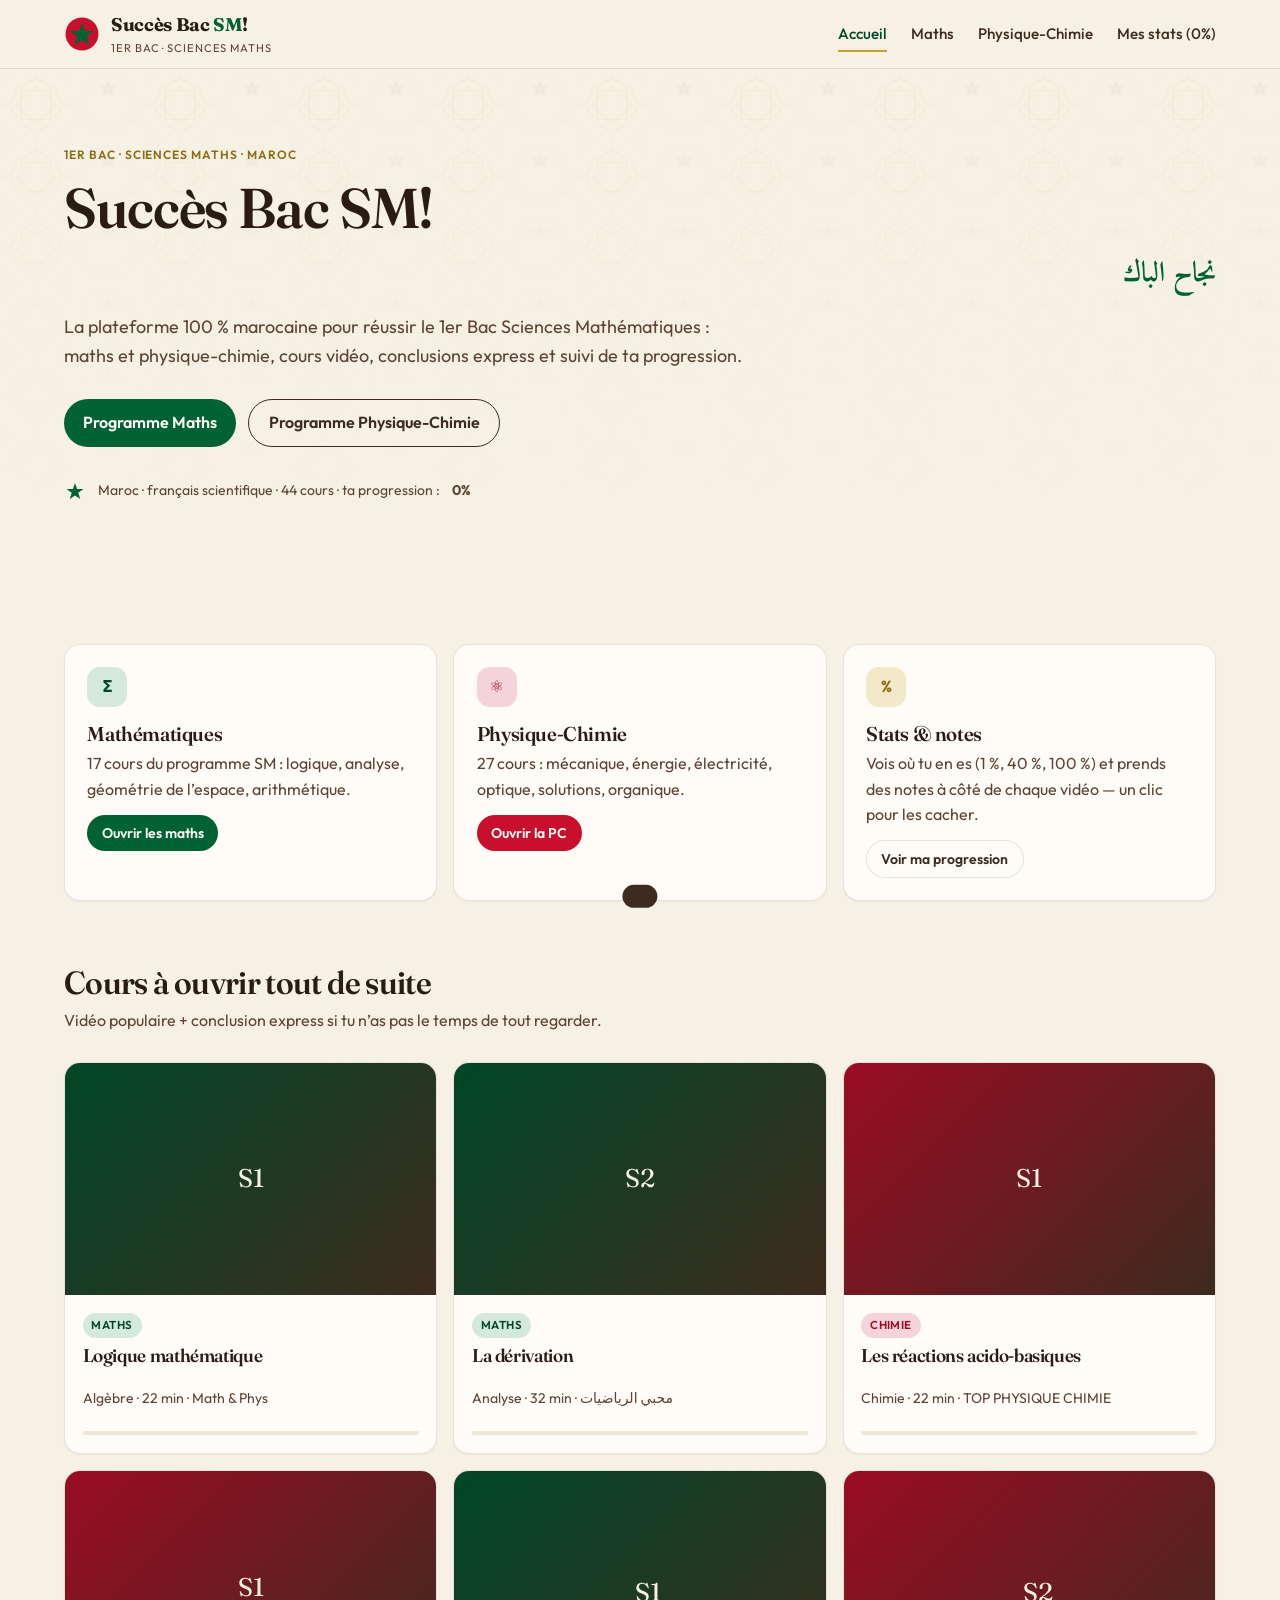
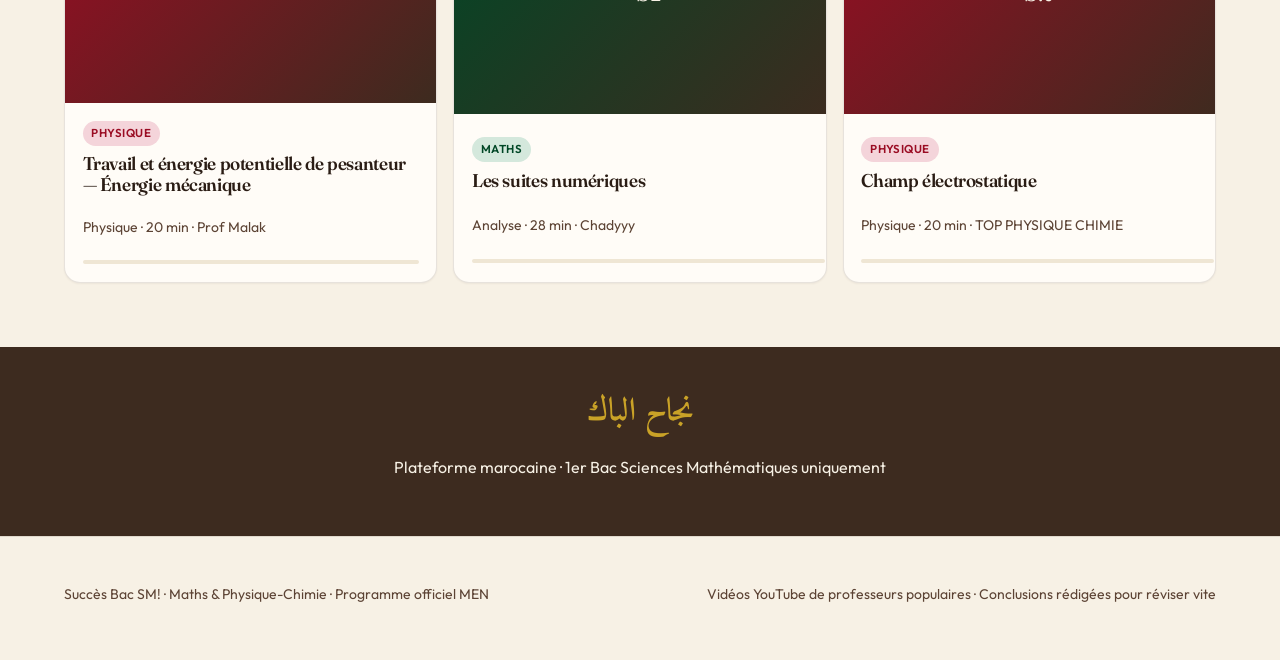
==== index.html @ 2697cc65 "Add Succes Bac SM, the 1er Bac Science Maths learning site." ====
<!DOCTYPE html>
<html lang="fr">
  <head>
    <meta charset="UTF-8" />
    <meta name="viewport" content="width=device-width, initial-scale=1" />
    <meta name="referrer" content="origin" />
    <meta
      name="description"
      content="Succès Bac SM! — plateforme marocaine 1er Bac Sciences Mathématiques. Cours de maths et physique-chimie, vidéos, conclusions express, notes et progression."
    />
    <title>Succès Bac SM! · 1er Bac Sciences Maths</title>
    <link rel="icon" href="data:image/svg+xml,%3Csvg xmlns='http://www.w3.org/2000/svg' viewBox='0 0 24 24'%3E%3Ccircle cx='12' cy='12' r='11' fill='%23c8102e'/%3E%3Cpath fill='%23006233' d='M12 4.2 13.9 9.9 20 10 15.2 13.6 17 19.4 12 16.1 7 19.4 8.8 13.6 4 10 10.1 9.9Z'/%3E%3C/svg%3E" />
    <link rel="stylesheet" href="css/styles.css" />
  </head>
  <body>
    <div id="app"></div>
    <div class="sb-toast" id="toast" role="status" aria-live="polite"></div>
    <script src="js/data.js"></script>
    <script src="js/storage.js"></script>
    <script src="js/app.js"></script>
  </body>
</html>
---- css/styles.css ----
@import url("../design/tokens.css");

*,
*::before,
*::after {
  box-sizing: border-box;
}

html {
  scroll-behavior: smooth;
}

body {
  min-height: 100vh;
}

img,
svg {
  max-width: 100%;
  display: block;
}

button,
input,
textarea,
select {
  font: inherit;
  color: inherit;
}

a {
  color: var(--sb-text-link);
  text-decoration-thickness: 1px;
  text-underline-offset: 0.2em;
}

button {
  cursor: pointer;
  border: 0;
  background: none;
}

.sb-skip {
  position: absolute;
  left: 1rem;
  top: -4rem;
  z-index: 100;
  padding: 0.6rem 1rem;
  background: var(--sb-green);
  color: var(--sb-white);
  border-radius: var(--sb-radius-md);
}

.sb-skip:focus {
  top: 1rem;
}

.sb-container {
  width: min(100% - 2 * var(--sb-gutter), var(--sb-container));
  margin-inline: auto;
}

.sb-container--wide {
  width: min(100% - 2 * var(--sb-gutter), var(--sb-container-wide));
}

/* ——— Header ——— */
.sb-header {
  position: sticky;
  top: 0;
  z-index: var(--sb-z-header);
  background: color-mix(in srgb, var(--sb-cream) 92%, transparent);
  backdrop-filter: blur(14px);
  border-bottom: 1px solid var(--sb-border);
}

.sb-header__inner {
  display: flex;
  align-items: center;
  justify-content: space-between;
  gap: 1rem;
  min-height: 4.25rem;
}

.sb-header__brand {
  display: flex;
  align-items: center;
  gap: 0.7rem;
  color: inherit;
  text-decoration: none;
}

.sb-logo {
  width: 2.25rem;
  height: 2.25rem;
  color: var(--sb-green);
  flex-shrink: 0;
}

.sb-header__name {
  font-family: var(--sb-font-display);
  font-weight: 700;
  font-size: 1.15rem;
  letter-spacing: -0.02em;
  color: var(--sb-ink);
}

.sb-header__name span {
  color: var(--sb-green);
}

.sb-header__tag {
  display: none;
  font-size: 0.7rem;
  letter-spacing: 0.08em;
  text-transform: uppercase;
  color: var(--sb-text-muted);
}

.sb-header__nav {
  display: none;
  align-items: center;
  gap: 1.5rem;
}

.sb-header__nav a {
  color: var(--sb-earth);
  text-decoration: none;
  font-weight: 500;
  font-size: 0.95rem;
  position: relative;
}

.sb-header__nav a:hover,
.sb-header__nav a.is-active {
  color: var(--sb-green-deep);
}

.sb-header__nav a.is-active::after,
.sb-header__nav a:hover::after {
  content: "";
  position: absolute;
  left: 0;
  right: 0;
  bottom: -0.35rem;
  height: 2px;
  background: var(--sb-gold);
}

.sb-header__toggle {
  width: 2.75rem;
  height: 2.75rem;
  border-radius: var(--sb-radius-md);
  border: 1px solid var(--sb-border);
  display: grid;
  place-items: center;
  gap: 5px;
}

.sb-header__toggle span {
  display: block;
  width: 18px;
  height: 2px;
  background: var(--sb-earth);
  border-radius: 2px;
}

.sb-header__panel {
  display: none;
  padding: 0 0 1.25rem;
}

.sb-header__panel.is-open {
  display: grid;
  gap: 0.75rem;
}

.sb-header__panel a {
  padding: 0.75rem 0.2rem;
  text-decoration: none;
  color: var(--sb-earth);
  font-weight: 600;
  border-bottom: 1px solid var(--sb-border);
}

@media (min-width: 768px) {
  .sb-header__tag {
    display: block;
  }

  .sb-header__nav {
    display: flex;
  }

  .sb-header__toggle,
  .sb-header__panel {
    display: none !important;
  }
}

/* ——— Buttons ——— */
.sb-btn {
  display: inline-flex;
  align-items: center;
  justify-content: center;
  gap: 0.5rem;
  min-height: 44px;
  padding: 0.65rem 1.2rem;
  border-radius: var(--sb-radius-pill);
  font-weight: 600;
  text-decoration: none;
  transition: background var(--sb-duration) var(--sb-ease),
    transform var(--sb-duration) var(--sb-ease),
    box-shadow var(--sb-duration) var(--sb-ease),
    border-color var(--sb-duration) var(--sb-ease);
}

.sb-btn--primary {
  background: var(--sb-green);
  color: var(--sb-white);
}

.sb-btn--primary:hover {
  background: var(--sb-green-deep);
  transform: scale(1.02);
}

.sb-btn--secondary {
  background: transparent;
  color: var(--sb-earth);
  border: 1px solid var(--sb-earth);
}

.sb-btn--secondary:hover {
  background: var(--sb-cream-deep);
}

.sb-btn--ghost {
  background: var(--sb-white);
  border: 1px solid var(--sb-border);
  color: var(--sb-earth);
}

.sb-btn--danger {
  background: var(--sb-red);
  color: var(--sb-white);
}

.sb-btn--sm {
  min-height: 36px;
  padding: 0.4rem 0.9rem;
  font-size: 0.875rem;
}

/* ——— Hero ——— */
.sb-hero {
  position: relative;
  padding-block: var(--sb-section-y);
  overflow: hidden;
  background-color: var(--sb-cream);
  background-image: url("../design/patterns.svg");
  background-size: 144px 72px;
  background-blend-mode: multiply;
}

.sb-hero::after {
  content: "";
  position: absolute;
  inset: 0;
  background: linear-gradient(
    180deg,
    color-mix(in srgb, var(--sb-cream) 78%, transparent),
    var(--sb-cream) 88%
  );
  pointer-events: none;
}

.sb-hero .sb-container {
  position: relative;
  z-index: 1;
}

.sb-hero__kicker {
  display: inline-block;
  font-size: 0.75rem;
  font-weight: 600;
  letter-spacing: var(--sb-tracking-wide);
  text-transform: uppercase;
  color: var(--sb-text-gold);
  margin-bottom: 0.75rem;
}

.sb-hero__title {
  font-size: clamp(2.4rem, 6vw, 3.5rem);
  max-width: 14ch;
  margin: 0 0 0.75rem;
}

.sb-hero__arabic {
  font-size: 1.75rem;
  margin: 0 0 1rem;
  text-align: right;
}

.sb-hero__lead {
  font-size: var(--sb-fs-lg);
  max-width: 38em;
  color: var(--sb-text-muted);
  margin: 0 0 1.75rem;
}

.sb-hero__actions {
  display: flex;
  flex-wrap: wrap;
  gap: 0.75rem;
}

.sb-flag {
  margin-top: 2rem;
  display: flex;
  align-items: center;
  gap: 0.75rem;
  color: var(--sb-text-muted);
  font-size: 0.875rem;
}

.sb-flag__star {
  width: 22px;
  height: 22px;
  color: var(--sb-green);
}

/* ——— Sections ——— */
.sb-section {
  padding-block: var(--sb-section-y);
}

.sb-section__head {
  display: flex;
  flex-wrap: wrap;
  align-items: end;
  justify-content: space-between;
  gap: 1rem;
  margin-bottom: 1.75rem;
}

.sb-section__title {
  margin: 0;
  font-size: clamp(1.6rem, 3vw, 2rem);
}

.sb-section__sub {
  margin: 0.4rem 0 0;
  color: var(--sb-text-muted);
}

/* ——— Cards / pillars ——— */
.sb-pillars {
  display: grid;
  gap: 1rem;
}

@media (min-width: 768px) {
  .sb-pillars {
    grid-template-columns: repeat(3, 1fr);
  }
}

.sb-pillar,
.sb-course-card,
.sb-stat-card,
.sb-module,
.sb-conclusion,
.sb-notes {
  background: var(--sb-surface-raised);
  border: 1px solid var(--sb-border);
  border-radius: var(--sb-radius-lg);
  box-shadow: var(--sb-shadow-sm);
}

.sb-pillar {
  padding: 1.4rem;
}

.sb-pillar__icon {
  width: 2.5rem;
  height: 2.5rem;
  border-radius: 0.8rem;
  display: grid;
  place-items: center;
  font-weight: 700;
  margin-bottom: 0.9rem;
}

.sb-pillar__icon--maths {
  background: var(--sb-green-soft);
  color: var(--sb-green-deep);
}

.sb-pillar__icon--pc {
  background: var(--sb-red-soft);
  color: var(--sb-red-deep);
}

.sb-pillar__icon--gold {
  background: var(--sb-gold-soft);
  color: var(--sb-gold-deep);
}

.sb-pillar h3 {
  margin: 0 0 0.4rem;
  font-size: 1.25rem;
}

.sb-pillar p {
  margin: 0;
  color: var(--sb-text-muted);
}

.sb-course-card {
  display: grid;
  text-decoration: none;
  color: inherit;
  overflow: hidden;
  transition: transform var(--sb-duration) var(--sb-ease),
    box-shadow var(--sb-duration) var(--sb-ease),
    border-color var(--sb-duration) var(--sb-ease);
}

.sb-course-card:hover {
  transform: translateY(-4px);
  box-shadow: var(--sb-shadow-hover);
  border-color: var(--sb-border-gold);
}

.sb-course-card__media {
  aspect-ratio: 16 / 10;
  background: linear-gradient(135deg, var(--sb-green-deep), var(--sb-earth));
  position: relative;
  color: var(--sb-cream);
  display: grid;
  place-items: center;
  font-family: var(--sb-font-display);
  font-size: 1.6rem;
}

.sb-course-card__media--pc {
  background: linear-gradient(135deg, var(--sb-red-deep), var(--sb-earth));
}

.sb-course-card__body {
  padding: 1rem 1.1rem 1.15rem;
  display: grid;
  gap: 0.45rem;
}

.sb-course-card__title {
  margin: 0;
  font-size: 1.15rem;
}

.sb-course-card__meta {
  color: var(--sb-text-muted);
  font-size: 0.875rem;
}

.sb-grid {
  display: grid;
  gap: 1rem;
}

@media (min-width: 640px) {
  .sb-grid--2 {
    grid-template-columns: repeat(2, 1fr);
  }
}

@media (min-width: 1024px) {
  .sb-grid--3 {
    grid-template-columns: repeat(3, 1fr);
  }

  .sb-grid--2 {
    grid-template-columns: repeat(2, 1fr);
  }
}

/* ——— Badges / chips ——— */
.sb-badge {
  display: inline-flex;
  align-items: center;
  gap: 0.3rem;
  padding: 0.2rem 0.55rem;
  border-radius: var(--sb-radius-pill);
  font-size: 0.72rem;
  font-weight: 600;
  letter-spacing: 0.04em;
  text-transform: uppercase;
}

.sb-badge--maths {
  background: var(--sb-green-soft);
  color: var(--sb-green-deep);
}

.sb-badge--pc {
  background: var(--sb-red-soft);
  color: var(--sb-red-deep);
}

.sb-badge--done {
  background: var(--sb-gold-soft);
  color: var(--sb-gold-deep);
}

.sb-chip-row {
  display: flex;
  flex-wrap: wrap;
  gap: 0.5rem;
}

.sb-chip {
  min-height: 36px;
  padding: 0.35rem 0.9rem;
  border-radius: var(--sb-radius-pill);
  border: 1px solid var(--sb-border-strong);
  background: var(--sb-white);
  font-weight: 600;
  font-size: 0.875rem;
}

.sb-chip.is-active {
  background: var(--sb-green);
  color: var(--sb-white);
  border-color: var(--sb-green);
}

/* ——— Progress ——— */
.sb-progress {
  height: 4px;
  background: var(--sb-cream-deep);
  border-radius: 99px;
  overflow: hidden;
}

.sb-progress__fill {
  height: 100%;
  background: var(--sb-green);
  width: 0;
  border-radius: inherit;
  transition: width var(--sb-duration-slow) var(--sb-ease);
}

.sb-progress__fill--pc {
  background: var(--sb-red);
}

.sb-progress-ring {
  display: grid;
  justify-items: center;
  gap: 0.5rem;
}

.sb-progress-ring__chart {
  position: relative;
  width: 140px;
  height: 140px;
}

.sb-progress-ring svg {
  width: 140px;
  height: 140px;
  transform: rotate(-90deg);
}

.sb-progress-ring__label {
  position: absolute;
  inset: 0;
  display: grid;
  place-items: center;
  font-family: var(--sb-font-display);
  font-size: 1.7rem;
  font-weight: 700;
  pointer-events: none;
}

.sb-progress-ring__caption {
  font-size: 0.875rem;
  color: var(--sb-text-muted);
}

@media (min-width: 768px) {
  .sb-progress-ring__chart,
  .sb-progress-ring svg {
    width: 180px;
    height: 180px;
  }
}

.sb-stats-hero {
  display: grid;
  gap: 1.5rem;
  justify-items: center;
}

@media (min-width: 768px) {
  .sb-stats-hero {
    grid-template-columns: repeat(3, 1fr);
  }
}

.sb-stat-card {
  padding: 1.2rem;
}

.sb-stat-card__value {
  font-family: var(--sb-font-display);
  font-size: 2rem;
  margin: 0;
}

.sb-stat-card__label {
  margin: 0.2rem 0 0;
  color: var(--sb-text-muted);
}

/* ——— Programme modules ——— */
.sb-pagehead {
  padding-top: var(--sb-space-7);
  padding-bottom: 1.5rem;
}

.sb-programme {
  display: grid;
  gap: 1.25rem;
}

@media (min-width: 900px) {
  .sb-programme--split {
    grid-template-columns: 1fr 1fr;
    align-items: start;
  }
}

.sb-module__head {
  width: 100%;
  display: flex;
  align-items: center;
  justify-content: space-between;
  gap: 1rem;
  padding: 1rem 1.1rem;
  text-align: left;
  border-radius: var(--sb-radius-lg);
}

.sb-module__head:hover {
  background: var(--sb-white);
}

.sb-module__title {
  margin: 0;
  font-size: 1.05rem;
}

.sb-module__meta {
  font-size: 0.8rem;
  color: var(--sb-text-muted);
}

.sb-module__body {
  display: none;
  padding: 0 1rem 1rem;
  border-top: 1px solid var(--sb-border);
}

.sb-module.is-open .sb-module__body {
  display: grid;
  gap: 0.5rem;
  padding-top: 0.75rem;
}

.sb-lesson-row {
  display: flex;
  align-items: center;
  justify-content: space-between;
  gap: 0.75rem;
  padding: 0.7rem 0.8rem;
  border-radius: var(--sb-radius-md);
  text-decoration: none;
  color: inherit;
  background: var(--sb-cream);
}

.sb-lesson-row:hover {
  background: var(--sb-gold-soft);
}

.sb-lesson-row.is-done {
  outline: 1px solid color-mix(in srgb, var(--sb-green) 35%, transparent);
}

.sb-check {
  width: 1.1rem;
  height: 1.1rem;
  border-radius: 50%;
  border: 2px solid var(--sb-border-strong);
  flex-shrink: 0;
}

.sb-check.is-on {
  background: var(--sb-green);
  border-color: var(--sb-green);
}

/* ——— Lesson page ——— */
.sb-cours {
  display: grid;
  gap: 1rem;
}

@media (min-width: 1024px) {
  .sb-cours {
    grid-template-columns: 1fr var(--sb-notes-width);
    align-items: start;
  }
}

.sb-cours-side {
  display: grid;
  gap: 1rem;
}

@media (min-width: 1024px) {
  .sb-cours-side {
    position: sticky;
    top: 5.2rem;
  }
}

.sb-index {
  background: var(--sb-surface-raised);
  border: 1px solid var(--sb-border);
  border-radius: var(--sb-radius-lg);
  box-shadow: var(--sb-shadow-sm);
  overflow: hidden;
}

.sb-index__head {
  display: flex;
  align-items: center;
  justify-content: space-between;
  gap: 0.75rem;
  padding: 0.85rem 1rem;
  border-bottom: 1px solid var(--sb-border);
}

.sb-index__head h3 {
  margin: 0;
  font-size: 1.05rem;
}

.sb-index__head span {
  font-size: 0.8rem;
  color: var(--sb-text-muted);
  white-space: nowrap;
}

.sb-index__list {
  max-height: 16.5rem;
  overflow-y: auto;
}

.sb-index__sem {
  margin: 0;
  padding: 0.45rem 1rem 0.25rem;
  font-size: 0.72rem;
  font-weight: 700;
  letter-spacing: 0.06em;
  text-transform: uppercase;
  color: var(--sb-text-gold);
}

.sb-index__item {
  display: flex;
  align-items: center;
  gap: 0.55rem;
  padding: 0.5rem 0.9rem;
  text-decoration: none;
  color: inherit;
  font-size: 0.82rem;
  line-height: 1.3;
  border-left: 3px solid transparent;
}

.sb-index__item:hover {
  background: var(--sb-cream-deep);
}

.sb-index__item.is-current {
  background: var(--sb-gold-soft);
  border-left-color: var(--sb-gold);
  font-weight: 600;
}

.sb-index__num {
  flex-shrink: 0;
  width: 1.35rem;
  font-variant-numeric: tabular-nums;
  color: var(--sb-text-muted);
  font-size: 0.75rem;
}

.sb-index__item.is-current .sb-index__num {
  color: var(--sb-gold-deep);
}

.sb-index__title {
  flex: 1;
}

.sb-index__item .sb-check {
  width: 0.85rem;
  height: 0.85rem;
  margin-left: auto;
}

.sb-player {
  background: var(--sb-player-bg);
  border-radius: var(--sb-player-radius);
  overflow: hidden;
  box-shadow: var(--sb-shadow-lg);
}

.sb-player__frame {
  aspect-ratio: 16 / 9;
}

.sb-player__frame iframe {
  width: 100%;
  height: 100%;
  border: 0;
}

.sb-player__frame img {
  width: 100%;
  height: 100%;
  object-fit: cover;
  display: block;
}

.sb-player__poster {
  display: block;
  position: relative;
  width: 100%;
  height: 100%;
  color: var(--sb-white);
  text-decoration: none;
}

.sb-player__poster::after {
  content: "";
  position: absolute;
  inset: 0;
  background: linear-gradient(180deg, transparent 40%, rgba(26, 18, 14, 0.72));
}

.sb-player__play {
  position: absolute;
  z-index: 1;
  left: 50%;
  top: 50%;
  transform: translate(-50%, -50%);
  min-height: 48px;
  padding: 0.7rem 1.3rem;
  border-radius: var(--sb-radius-pill);
  background: var(--sb-green);
  color: var(--sb-white);
  font-weight: 700;
  box-shadow: var(--sb-shadow-lg);
}

.sb-player__bar {
  display: flex;
  flex-wrap: wrap;
  gap: 0.6rem;
  margin-top: 0.85rem;
}

.sb-player__hint {
  margin: 0.65rem 0 0;
  font-size: 0.875rem;
  color: var(--sb-text-muted);
}

.sb-notes {
  display: flex;
  flex-direction: column;
  min-height: 220px;
}

.sb-notes__head {
  display: flex;
  align-items: center;
  justify-content: space-between;
  padding: 0.85rem 1rem;
  border-bottom: 1px solid var(--sb-border);
}

.sb-notes__head h3 {
  margin: 0;
  font-size: 1.05rem;
}

.sb-notes__body {
  padding: 0.85rem 1rem 1rem;
  display: flex;
  flex-direction: column;
  gap: 0.5rem;
  flex: 1;
}

.sb-notes textarea {
  width: 100%;
  min-height: 180px;
  resize: vertical;
  border: 1px solid var(--sb-border);
  border-radius: var(--sb-radius-md);
  padding: 0.75rem;
  background: var(--sb-cream);
}

.sb-notes textarea:focus {
  outline: none;
  box-shadow: var(--sb-focus-ring);
}

.sb-notes__hint {
  font-size: 0.75rem;
  color: var(--sb-text-muted);
  margin: 0;
}

.sb-notes--collapsed .sb-notes__body {
  display: none;
}

.sb-notes--collapsed {
  min-height: 0;
}

@media (min-width: 1024px) {
  .sb-notes--collapsed {
    position: sticky;
    top: 5.2rem;
  }
}

.sb-notes--collapsed .sb-notes__head {
  border-bottom: 0;
}

.sb-fab-notes {
  position: fixed;
  right: 1rem;
  bottom: 1rem;
  z-index: var(--sb-z-notes);
  min-height: 48px;
  padding: 0.7rem 1.1rem;
  border-radius: var(--sb-radius-pill);
  background: var(--sb-green);
  color: var(--sb-white);
  font-weight: 700;
  box-shadow: var(--sb-shadow-lg);
  display: none;
}

.sb-fab-notes.is-visible {
  display: inline-flex;
}

.sb-conclusion {
  padding: 1.25rem 1.35rem;
  border-left: 4px solid var(--sb-gold);
  background: var(--sb-cream-deep);
}

.sb-conclusion__title {
  margin: 0 0 0.6rem;
}

.sb-conclusion p {
  margin: 0 0 0.8rem;
}

.sb-conclusion__list {
  margin: 0;
  padding-left: 1.1rem;
}

.sb-conclusion__list li + li {
  margin-top: 0.35rem;
}

.sb-callout {
  margin-top: 1rem;
  padding: 0.85rem 1rem;
  border-radius: var(--sb-radius-md);
  background: var(--sb-white);
  border: 1px dashed var(--sb-border-gold);
  font-family: var(--sb-font-display);
}

.sb-cours-nav {
  display: flex;
  justify-content: space-between;
  gap: 0.75rem;
  flex-wrap: wrap;
}

.sb-breadcrumb {
  display: flex;
  flex-wrap: wrap;
  gap: 0.4rem;
  font-size: 0.875rem;
  color: var(--sb-text-muted);
  margin-bottom: 0.5rem;
}

.sb-breadcrumb a {
  color: inherit;
  text-decoration: none;
}

.sb-breadcrumb a:hover {
  color: var(--sb-green-deep);
}

/* ——— Strip / footer ——— */
.sb-strip {
  background: var(--sb-earth);
  color: var(--sb-cream);
  padding: 2.5rem 0;
  text-align: center;
}

.sb-strip__arabic {
  font-family: var(--sb-font-arabic);
  font-size: 2rem;
  color: var(--sb-gold);
  margin: 0 0 0.4rem;
}

.sb-footer {
  padding: 2rem 0 2.5rem;
  border-top: 1px solid var(--sb-border);
  color: var(--sb-text-muted);
  font-size: 0.875rem;
}

.sb-footer__inner {
  display: flex;
  flex-wrap: wrap;
  justify-content: space-between;
  gap: 1rem;
}

.sb-empty {
  padding: 2rem;
  text-align: center;
  color: var(--sb-text-muted);
}

.sb-hidden {
  display: none !important;
}

.sb-toast {
  position: fixed;
  bottom: 1.2rem;
  left: 50%;
  transform: translateX(-50%) translateY(120%);
  background: var(--sb-earth);
  color: var(--sb-cream);
  padding: 0.7rem 1.1rem;
  border-radius: var(--sb-radius-pill);
  z-index: var(--sb-z-toast);
  transition: transform var(--sb-duration-slow) var(--sb-ease);
}

.sb-toast.is-on {
  transform: translateX(-50%) translateY(0);
}
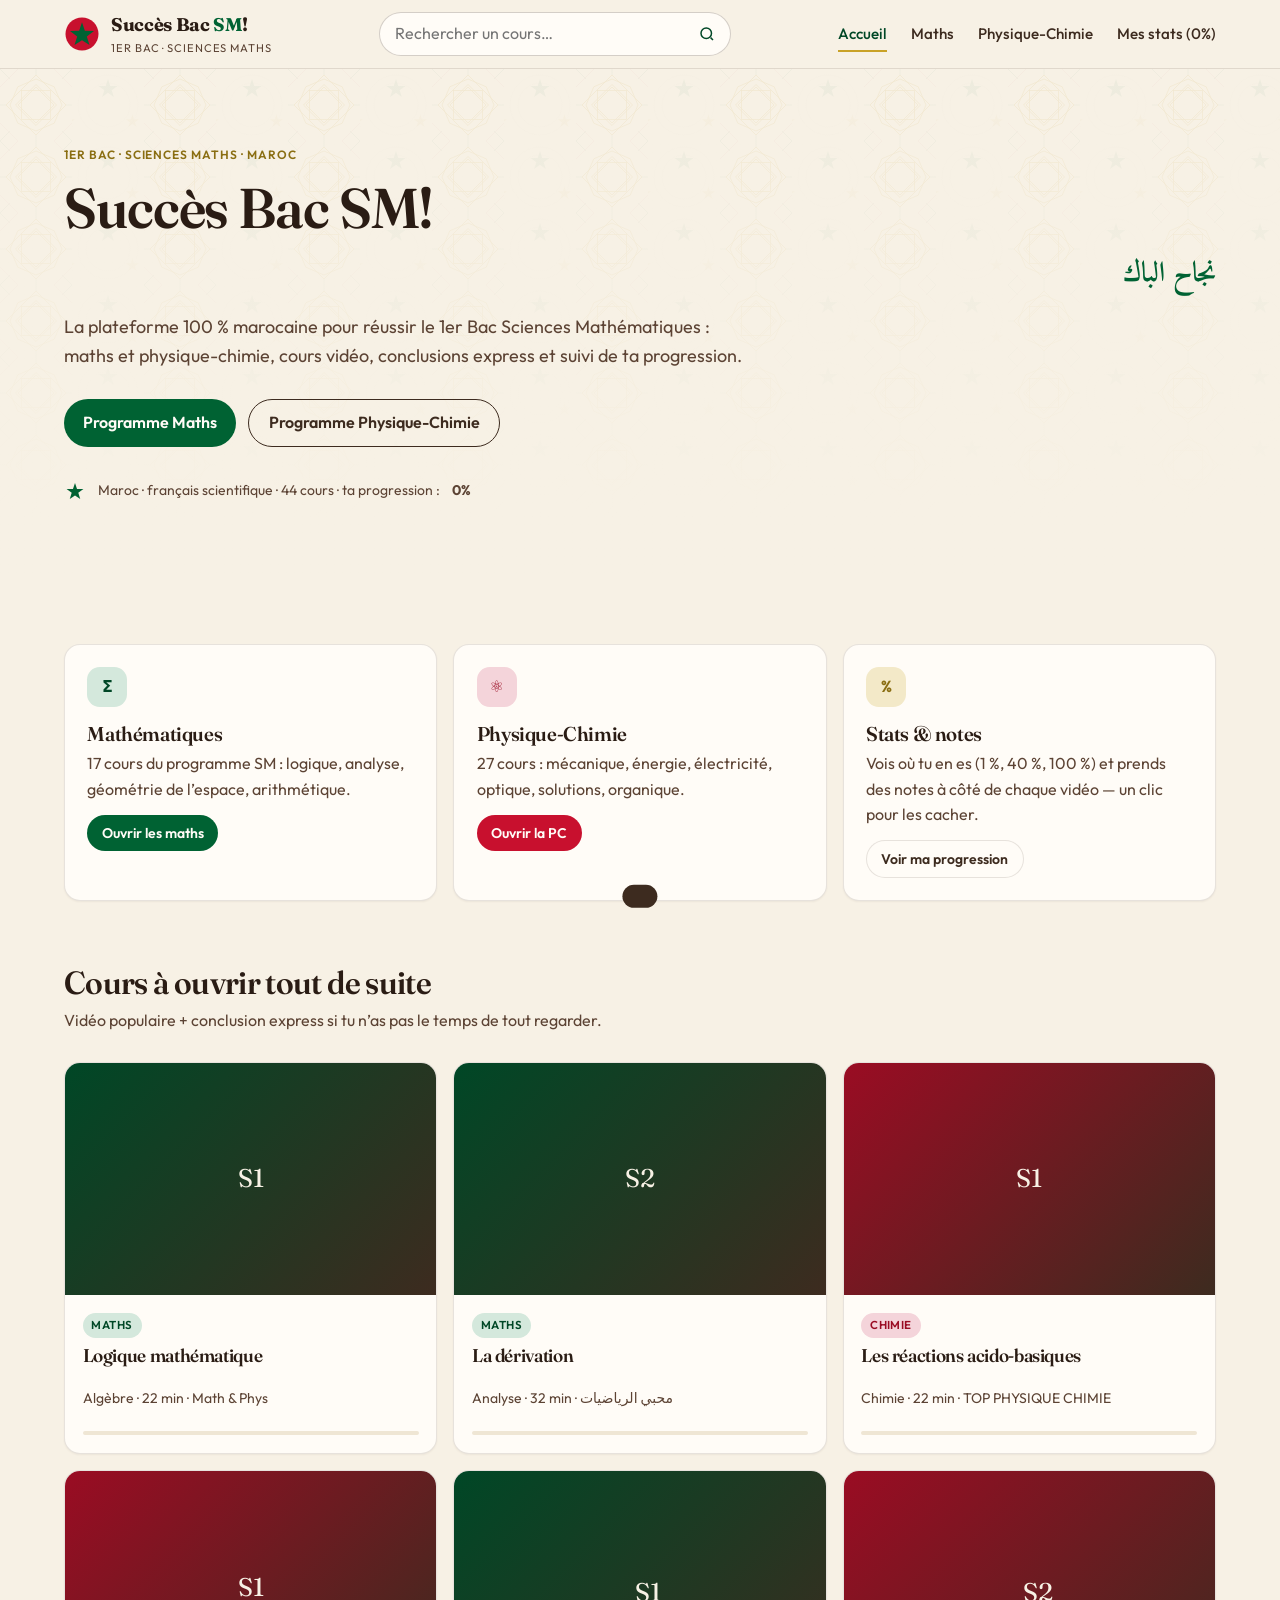
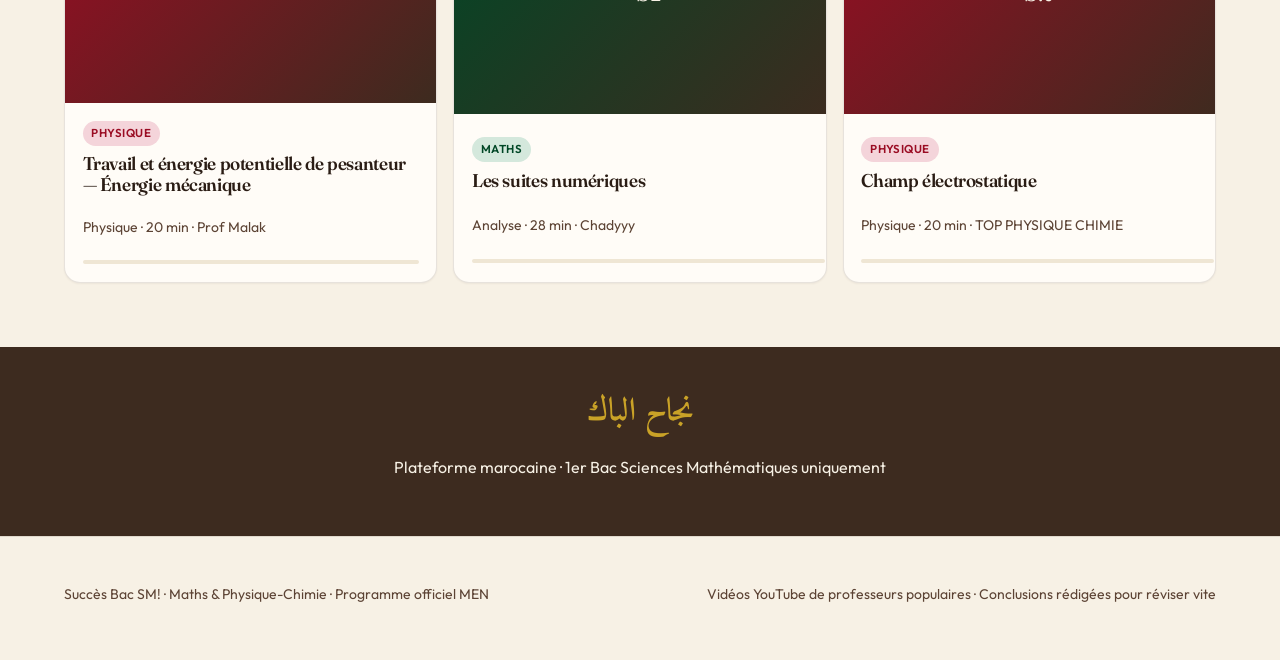
==== commit 3557617e: "Add bilingual FR/AR conclusions and the latest site improvements. Co-authored-by: Cursor <cursoragen" ====
--- a/index.html
+++ b/index.html
@@ -3,7 +3,7 @@
   <head>
     <meta charset="UTF-8" />
     <meta name="viewport" content="width=device-width, initial-scale=1" />
-    <meta name="referrer" content="origin" />
+    <meta name="referrer" content="strict-origin-when-cross-origin" />
     <meta
       name="description"
       content="Succès Bac SM! — plateforme marocaine 1er Bac Sciences Mathématiques. Cours de maths et physique-chimie, vidéos, conclusions express, notes et progression."
--- a/css/styles.css
+++ b/css/styles.css
@@ -80,6 +80,106 @@
   justify-content: space-between;
   gap: 1rem;
   min-height: 4.25rem;
+  flex-wrap: wrap;
+}
+
+.sb-search {
+  position: relative;
+  display: flex;
+  align-items: center;
+  flex: 1 1 12rem;
+  min-width: 10rem;
+  max-width: 22rem;
+  order: 3;
+  width: 100%;
+  border: 1px solid var(--sb-border-strong);
+  border-radius: var(--sb-radius-pill);
+  background: var(--sb-white);
+}
+
+@media (min-width: 900px) {
+  .sb-search {
+    order: 0;
+    width: auto;
+  }
+}
+
+.sb-search:focus-within {
+  box-shadow: var(--sb-focus-ring);
+  border-color: var(--sb-gold);
+}
+
+.sb-search__label {
+  position: absolute;
+  width: 1px;
+  height: 1px;
+  overflow: hidden;
+  clip: rect(0 0 0 0);
+}
+
+.sb-search__input {
+  flex: 1;
+  min-width: 0;
+  min-height: 42px;
+  padding: 0.45rem 0.35rem 0.45rem 0.95rem;
+  border: 0;
+  background: transparent;
+}
+
+.sb-search__input:focus {
+  outline: none;
+}
+
+.sb-search__btn {
+  display: grid;
+  place-items: center;
+  width: 2.4rem;
+  height: 2.4rem;
+  margin-right: 0.2rem;
+  border: 0;
+  border-radius: 50%;
+  color: var(--sb-green-deep);
+  background: transparent;
+}
+
+.sb-search__btn:hover {
+  background: var(--sb-gold-soft);
+}
+
+.sb-search__suggest {
+  position: absolute;
+  z-index: var(--sb-z-dropdown);
+  left: 0;
+  right: 0;
+  top: calc(100% + 0.35rem);
+  background: var(--sb-white);
+  border: 1px solid var(--sb-border);
+  border-radius: var(--sb-radius-md);
+  box-shadow: var(--sb-shadow-md);
+  overflow: hidden;
+}
+
+.sb-search__hit {
+  display: flex;
+  flex-direction: column;
+  gap: 0.1rem;
+  padding: 0.65rem 0.9rem;
+  text-decoration: none;
+  color: inherit;
+  border-bottom: 1px solid var(--sb-border);
+}
+
+.sb-search__hit:last-child {
+  border-bottom: 0;
+}
+
+.sb-search__hit:hover {
+  background: var(--sb-gold-soft);
+}
+
+.sb-search__hit span {
+  font-size: 0.75rem;
+  color: var(--sb-text-muted);
 }
 
 .sb-header__brand {
@@ -832,7 +932,9 @@
 }
 
 .sb-player__frame {
+  position: relative;
   aspect-ratio: 16 / 9;
+  background: #1a120e;
 }
 
 .sb-player__frame iframe {
@@ -853,6 +955,10 @@
   position: relative;
   width: 100%;
   height: 100%;
+  padding: 0;
+  border: 0;
+  cursor: pointer;
+  background: #1a120e;
   color: var(--sb-white);
   text-decoration: none;
 }
@@ -984,8 +1090,68 @@
   background: var(--sb-cream-deep);
 }
 
+.sb-conclusion--ar {
+  border-left: 0;
+  border-right: 4px solid var(--sb-gold);
+}
+
+.sb-conclusion__head {
+  display: flex;
+  flex-wrap: wrap;
+  align-items: flex-start;
+  justify-content: space-between;
+  gap: 0.75rem 1rem;
+  margin-bottom: 0.6rem;
+}
+
 .sb-conclusion__title {
-  margin: 0 0 0.6rem;
+  margin: 0;
+  flex: 1 1 14rem;
+}
+
+.sb-langtabs {
+  display: inline-flex;
+  flex-shrink: 0;
+  direction: ltr;
+  overflow: hidden;
+  border: 1px solid var(--sb-border-gold);
+  border-radius: var(--sb-radius-md);
+}
+
+.sb-langtabs__btn {
+  margin: 0;
+  padding: 0.38rem 0.85rem;
+  border: 0;
+  background: var(--sb-white);
+  color: var(--sb-text-muted);
+  font-family: var(--sb-font-body);
+  font-size: 0.85rem;
+  font-weight: 600;
+  cursor: pointer;
+}
+
+.sb-langtabs__btn + .sb-langtabs__btn {
+  border-left: 1px solid var(--sb-border-gold);
+}
+
+.sb-langtabs__btn[aria-selected="true"] {
+  background: var(--sb-green-deep);
+  color: var(--sb-cream);
+}
+
+.sb-langtabs__btn:disabled {
+  opacity: 0.45;
+  cursor: not-allowed;
+}
+
+.sb-langtabs__btn[data-lang="ar"] {
+  font-family: var(--sb-font-arabic);
+  font-size: 1.05rem;
+}
+
+.sb-conclusion__h3 {
+  font-size: 1.05rem;
+  margin: 1rem 0 0.4rem;
 }
 
 .sb-conclusion p {
@@ -999,6 +1165,22 @@
 
 .sb-conclusion__list li + li {
   margin-top: 0.35rem;
+}
+
+.sb-conclusion__pane--ar {
+  font-family: var(--sb-font-arabic);
+  font-size: 1.2rem;
+  line-height: 1.9;
+}
+
+.sb-conclusion__pane--ar .sb-conclusion__h3 {
+  font-family: var(--sb-font-arabic);
+  font-size: 1.25rem;
+}
+
+.sb-conclusion__pane--ar .sb-conclusion__list {
+  padding-left: 0;
+  padding-right: 1.2rem;
 }
 
 .sb-callout {
@@ -1033,6 +1215,15 @@
 
 .sb-breadcrumb a:hover {
   color: var(--sb-green-deep);
+}
+
+.sb-back {
+  font-weight: 600;
+  color: var(--sb-green-deep);
+}
+
+.sb-back:hover {
+  color: var(--sb-gold-deep);
 }
 
 /* ——— Strip / footer ——— */
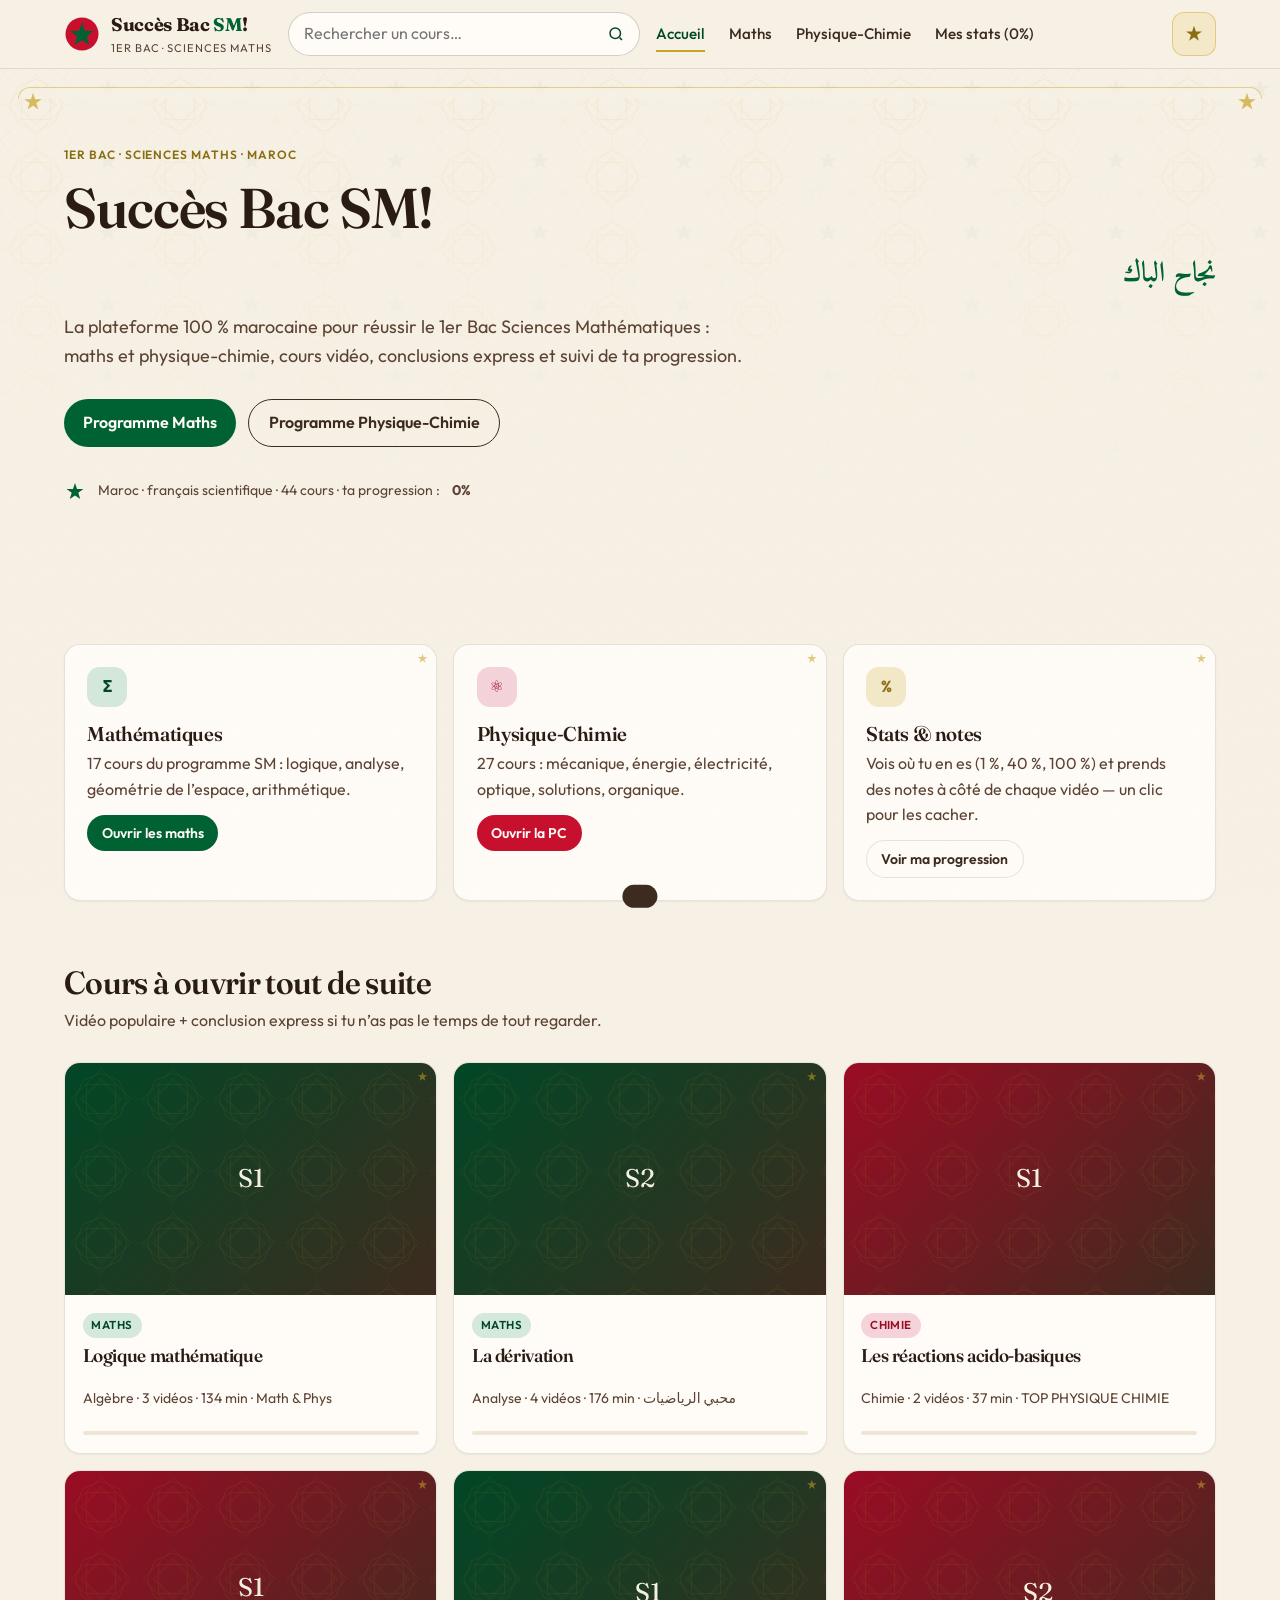
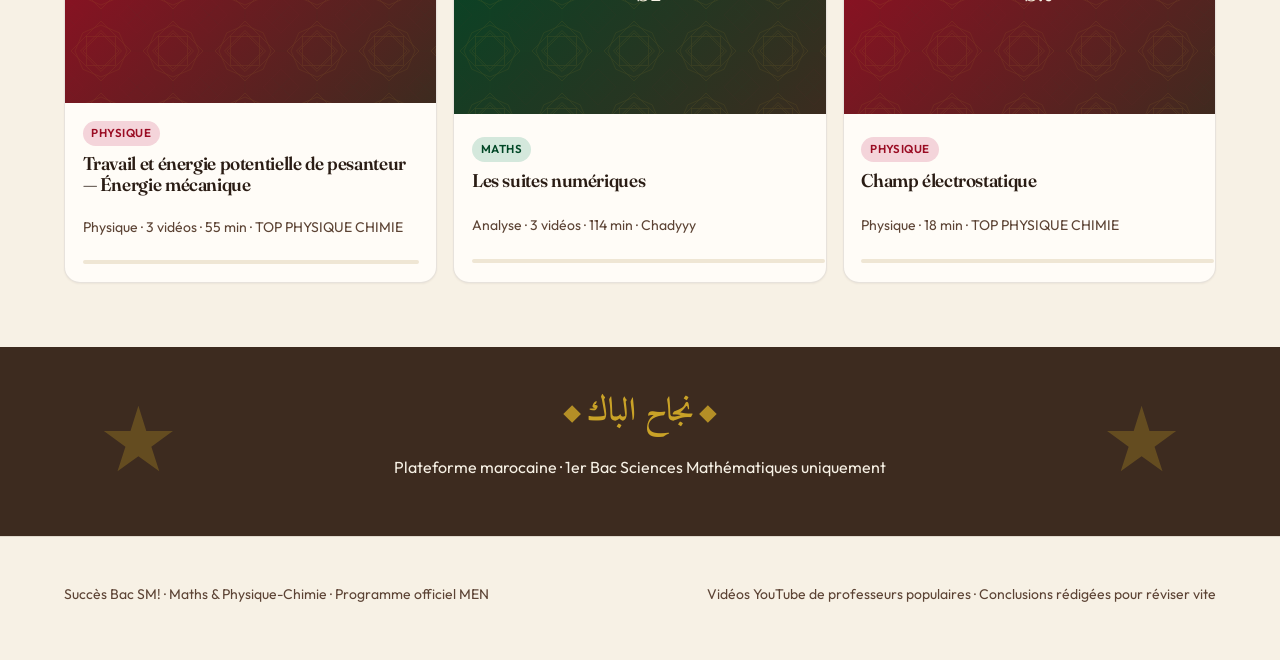
==== commit ab25ab0b: "Add YouTube lesson series, appearance themes, and auto-push after each change. Co-authored-by: Curso" ====
--- a/index.html
+++ b/index.html
@@ -9,7 +9,24 @@
       content="Succès Bac SM! — plateforme marocaine 1er Bac Sciences Mathématiques. Cours de maths et physique-chimie, vidéos, conclusions express, notes et progression."
     />
     <title>Succès Bac SM! · 1er Bac Sciences Maths</title>
+    <meta name="theme-color" content="#f7f1e5" />
     <link rel="icon" href="data:image/svg+xml,%3Csvg xmlns='http://www.w3.org/2000/svg' viewBox='0 0 24 24'%3E%3Ccircle cx='12' cy='12' r='11' fill='%23c8102e'/%3E%3Cpath fill='%23006233' d='M12 4.2 13.9 9.9 20 10 15.2 13.6 17 19.4 12 16.1 7 19.4 8.8 13.6 4 10 10.1 9.9Z'/%3E%3C/svg%3E" />
+    <script>
+      (function () {
+        try {
+          var s = JSON.parse(localStorage.getItem("succes-bac-sm-v1") || "{}");
+          var pref = s.theme || "light";
+          var dark =
+            pref === "dark" ||
+            (pref === "system" && window.matchMedia("(prefers-color-scheme: dark)").matches);
+          document.documentElement.setAttribute("data-theme", dark ? "dark" : "light");
+          document.documentElement.setAttribute("data-ornaments", s.ornaments === false ? "off" : "on");
+        } catch (e) {
+          document.documentElement.setAttribute("data-theme", "light");
+          document.documentElement.setAttribute("data-ornaments", "on");
+        }
+      })();
+    </script>
     <link rel="stylesheet" href="css/styles.css" />
   </head>
   <body>
--- a/css/styles.css
+++ b/css/styles.css
@@ -69,7 +69,7 @@
   position: sticky;
   top: 0;
   z-index: var(--sb-z-header);
-  background: color-mix(in srgb, var(--sb-cream) 92%, transparent);
+  background: color-mix(in srgb, var(--sb-surface) 92%, transparent);
   backdrop-filter: blur(14px);
   border-bottom: 1px solid var(--sb-border);
 }
@@ -94,7 +94,7 @@
   width: 100%;
   border: 1px solid var(--sb-border-strong);
   border-radius: var(--sb-radius-pill);
-  background: var(--sb-white);
+  background: var(--sb-surface-raised);
 }
 
 @media (min-width: 900px) {
@@ -152,7 +152,7 @@
   left: 0;
   right: 0;
   top: calc(100% + 0.35rem);
-  background: var(--sb-white);
+  background: var(--sb-surface-raised);
   border: 1px solid var(--sb-border);
   border-radius: var(--sb-radius-md);
   box-shadow: var(--sb-shadow-md);
@@ -224,7 +224,7 @@
 }
 
 .sb-header__nav a {
-  color: var(--sb-earth);
+  color: var(--sb-text);
   text-decoration: none;
   font-weight: 500;
   font-size: 0.95rem;
@@ -261,7 +261,7 @@
   display: block;
   width: 18px;
   height: 2px;
-  background: var(--sb-earth);
+  background: var(--sb-text);
   border-radius: 2px;
 }
 
@@ -278,7 +278,7 @@
 .sb-header__panel a {
   padding: 0.75rem 0.2rem;
   text-decoration: none;
-  color: var(--sb-earth);
+  color: var(--sb-text);
   font-weight: 600;
   border-bottom: 1px solid var(--sb-border);
 }
@@ -327,18 +327,18 @@
 
 .sb-btn--secondary {
   background: transparent;
-  color: var(--sb-earth);
-  border: 1px solid var(--sb-earth);
+  color: var(--sb-text);
+  border: 1px solid var(--sb-text);
 }
 
 .sb-btn--secondary:hover {
-  background: var(--sb-cream-deep);
+  background: var(--sb-surface-sunken);
 }
 
 .sb-btn--ghost {
-  background: var(--sb-white);
+  background: var(--sb-surface-raised);
   border: 1px solid var(--sb-border);
-  color: var(--sb-earth);
+  color: var(--sb-text);
 }
 
 .sb-btn--danger {
@@ -357,7 +357,7 @@
   position: relative;
   padding-block: var(--sb-section-y);
   overflow: hidden;
-  background-color: var(--sb-cream);
+  background-color: var(--sb-surface);
   background-image: url("../design/patterns.svg");
   background-size: 144px 72px;
   background-blend-mode: multiply;
@@ -369,8 +369,8 @@
   inset: 0;
   background: linear-gradient(
     180deg,
-    color-mix(in srgb, var(--sb-cream) 78%, transparent),
-    var(--sb-cream) 88%
+    color-mix(in srgb, var(--sb-surface) 78%, transparent),
+    var(--sb-surface) 88%
   );
   pointer-events: none;
 }
@@ -537,7 +537,7 @@
   aspect-ratio: 16 / 10;
   background: linear-gradient(135deg, var(--sb-green-deep), var(--sb-earth));
   position: relative;
-  color: var(--sb-cream);
+  color: var(--sb-text-on-dark);
   display: grid;
   place-items: center;
   font-family: var(--sb-font-display);
@@ -624,7 +624,7 @@
   padding: 0.35rem 0.9rem;
   border-radius: var(--sb-radius-pill);
   border: 1px solid var(--sb-border-strong);
-  background: var(--sb-white);
+  background: var(--sb-surface-raised);
   font-weight: 600;
   font-size: 0.875rem;
 }
@@ -638,7 +638,7 @@
 /* ——— Progress ——— */
 .sb-progress {
   height: 4px;
-  background: var(--sb-cream-deep);
+  background: var(--sb-surface-sunken);
   border-radius: 99px;
   overflow: hidden;
 }
@@ -754,7 +754,7 @@
 }
 
 .sb-module__head:hover {
-  background: var(--sb-white);
+  background: var(--sb-surface-raised);
 }
 
 .sb-module__title {
@@ -788,7 +788,7 @@
   border-radius: var(--sb-radius-md);
   text-decoration: none;
   color: inherit;
-  background: var(--sb-cream);
+  background: var(--sb-surface-sunken);
 }
 
 .sb-lesson-row:hover {
@@ -893,7 +893,7 @@
 }
 
 .sb-index__item:hover {
-  background: var(--sb-cream-deep);
+  background: var(--sb-surface-sunken);
 }
 
 .sb-index__item.is-current {
@@ -998,6 +998,52 @@
   color: var(--sb-text-muted);
 }
 
+.sb-playlist {
+  list-style: none;
+  margin: 0.85rem 0 0;
+  padding: 0;
+  display: grid;
+  gap: 0.35rem;
+  max-height: 16rem;
+  overflow: auto;
+}
+
+.sb-playlist__item {
+  width: 100%;
+  display: grid;
+  grid-template-columns: 1.6rem 1fr auto;
+  gap: 0.55rem;
+  align-items: center;
+  text-align: left;
+  padding: 0.55rem 0.7rem;
+  border-radius: var(--sb-radius-md);
+  border: 1px solid var(--sb-border);
+  background: var(--sb-surface-raised);
+  color: var(--sb-text);
+  font-size: 0.875rem;
+}
+
+.sb-playlist__item:hover {
+  border-color: var(--sb-border-gold);
+}
+
+.sb-playlist__item.is-current {
+  border-color: var(--sb-green);
+  background: var(--sb-green-soft);
+  font-weight: 600;
+}
+
+.sb-playlist__n {
+  font-variant-numeric: tabular-nums;
+  color: var(--sb-text-gold);
+  font-weight: 700;
+}
+
+.sb-playlist__dur {
+  font-size: 0.75rem;
+  color: var(--sb-text-muted);
+}
+
 .sb-notes {
   display: flex;
   flex-direction: column;
@@ -1032,7 +1078,7 @@
   border: 1px solid var(--sb-border);
   border-radius: var(--sb-radius-md);
   padding: 0.75rem;
-  background: var(--sb-cream);
+  background: var(--sb-surface-sunken);
 }
 
 .sb-notes textarea:focus {
@@ -1087,7 +1133,7 @@
 .sb-conclusion {
   padding: 1.25rem 1.35rem;
   border-left: 4px solid var(--sb-gold);
-  background: var(--sb-cream-deep);
+  background: var(--sb-surface-sunken);
 }
 
 .sb-conclusion--ar {
@@ -1122,7 +1168,7 @@
   margin: 0;
   padding: 0.38rem 0.85rem;
   border: 0;
-  background: var(--sb-white);
+  background: var(--sb-surface-raised);
   color: var(--sb-text-muted);
   font-family: var(--sb-font-body);
   font-size: 0.85rem;
@@ -1136,7 +1182,7 @@
 
 .sb-langtabs__btn[aria-selected="true"] {
   background: var(--sb-green-deep);
-  color: var(--sb-cream);
+  color: var(--sb-text-on-brand);
 }
 
 .sb-langtabs__btn:disabled {
@@ -1187,7 +1233,7 @@
   margin-top: 1rem;
   padding: 0.85rem 1rem;
   border-radius: var(--sb-radius-md);
-  background: var(--sb-white);
+  background: var(--sb-surface-raised);
   border: 1px dashed var(--sb-border-gold);
   font-family: var(--sb-font-display);
 }
@@ -1228,8 +1274,8 @@
 
 /* ——— Strip / footer ——— */
 .sb-strip {
-  background: var(--sb-earth);
-  color: var(--sb-cream);
+  background: var(--sb-surface-inverse);
+  color: var(--sb-text-on-dark);
   padding: 2.5rem 0;
   text-align: center;
 }
@@ -1270,8 +1316,8 @@
   bottom: 1.2rem;
   left: 50%;
   transform: translateX(-50%) translateY(120%);
-  background: var(--sb-earth);
-  color: var(--sb-cream);
+  background: var(--sb-surface-inverse);
+  color: var(--sb-text-on-dark);
   padding: 0.7rem 1.1rem;
   border-radius: var(--sb-radius-pill);
   z-index: var(--sb-z-toast);
@@ -1281,3 +1327,271 @@
 .sb-toast.is-on {
   transform: translateX(-50%) translateY(0);
 }
+
+/* ——— Atelier (thème + ornements) ——— */
+.sb-header__tools {
+  display: flex;
+  align-items: center;
+  gap: 0.4rem;
+  margin-left: auto;
+  position: relative;
+  flex-shrink: 0;
+}
+
+.sb-atelier__btn {
+  width: 2.75rem;
+  height: 2.75rem;
+  border-radius: var(--sb-radius-md);
+  border: 1px solid var(--sb-border-gold);
+  display: grid;
+  place-items: center;
+  color: var(--sb-gold-deep);
+  background: var(--sb-gold-soft);
+  transition: transform var(--sb-duration) var(--sb-ease),
+    background var(--sb-duration) var(--sb-ease);
+}
+
+.sb-atelier__btn:hover,
+.sb-atelier__btn[aria-expanded="true"] {
+  transform: rotate(-8deg) scale(1.04);
+  background: var(--sb-surface-raised);
+}
+
+.sb-atelier__btn svg {
+  width: 1.25rem;
+  height: 1.25rem;
+}
+
+.sb-atelier {
+  position: absolute;
+  top: calc(100% + 0.5rem);
+  right: 0;
+  z-index: var(--sb-z-dropdown);
+  width: min(18.5rem, calc(100vw - 2rem));
+  padding: 1rem 1.05rem 1.1rem;
+  background: var(--sb-surface-raised);
+  border: 1px solid var(--sb-border-gold);
+  border-radius: var(--sb-radius-lg);
+  box-shadow: var(--sb-shadow-lg);
+}
+
+.sb-atelier__label {
+  margin: 0 0 0.55rem;
+  font-size: 0.72rem;
+  font-weight: 700;
+  letter-spacing: var(--sb-tracking-wide);
+  text-transform: uppercase;
+  color: var(--sb-text-gold);
+}
+
+.sb-theme {
+  display: grid;
+  grid-template-columns: repeat(3, 1fr);
+  gap: 0.35rem;
+  margin-bottom: 0.85rem;
+}
+
+.sb-theme__btn {
+  min-height: 40px;
+  padding: 0.35rem 0.4rem;
+  border-radius: var(--sb-radius-md);
+  border: 1px solid var(--sb-border-strong);
+  background: var(--sb-surface);
+  color: var(--sb-text);
+  font-size: 0.8rem;
+  font-weight: 600;
+}
+
+.sb-theme__btn[aria-checked="true"] {
+  background: var(--sb-green);
+  color: var(--sb-text-on-brand);
+  border-color: var(--sb-green);
+}
+
+.sb-atelier__check {
+  display: flex;
+  align-items: center;
+  gap: 0.55rem;
+  font-size: 0.875rem;
+  font-weight: 500;
+  color: var(--sb-text);
+  cursor: pointer;
+}
+
+.sb-atelier__check input {
+  width: 1.05rem;
+  height: 1.05rem;
+  accent-color: var(--sb-green);
+}
+
+html[data-theme="dark"] .sb-atelier__btn {
+  color: var(--sb-text-gold);
+}
+
+html[data-theme="dark"] .sb-hero {
+  background-blend-mode: overlay;
+}
+
+html[data-theme="dark"] .sb-index__item.is-current .sb-index__num {
+  color: var(--sb-text-gold);
+}
+
+/* ——— Accessoires / ornements ——— */
+body {
+  background-image: none;
+  transition: background-color var(--sb-duration) var(--sb-ease),
+    color var(--sb-duration) var(--sb-ease);
+}
+
+body::before {
+  content: "";
+  pointer-events: none;
+  position: fixed;
+  inset: 0;
+  z-index: var(--sb-z-base);
+  opacity: 0.045;
+  background-image: url("data:image/svg+xml,%3Csvg xmlns='http://www.w3.org/2000/svg' width='80' height='80'%3E%3Cfilter id='n'%3E%3CfeTurbulence type='fractalNoise' baseFrequency='.85' numOctaves='2' stitchTiles='stitch'/%3E%3C/filter%3E%3Crect width='80' height='80' filter='url(%23n)' opacity='.55'/%3E%3C/svg%3E");
+  mix-blend-mode: multiply;
+}
+
+html[data-theme="dark"] body::before {
+  opacity: 0.11;
+  mix-blend-mode: overlay;
+}
+
+.sb-hero::before {
+  content: "";
+  position: absolute;
+  inset: 1.1rem 1.1rem auto 1.1rem;
+  height: 12px;
+  z-index: 1;
+  pointer-events: none;
+  border: 1px solid var(--sb-border-gold);
+  border-bottom: 0;
+  border-radius: var(--sb-radius-md) var(--sb-radius-md) 0 0;
+  box-shadow: inset 0 0 0 6px color-mix(in srgb, var(--sb-surface) 70%, transparent);
+}
+
+.sb-hero__jewel {
+  position: absolute;
+  z-index: 1;
+  width: 22px;
+  height: 22px;
+  color: var(--sb-gold);
+  opacity: 0.7;
+  pointer-events: none;
+}
+
+.sb-hero__jewel--tl {
+  top: 1.35rem;
+  left: 1.35rem;
+}
+
+.sb-hero__jewel--tr {
+  top: 1.35rem;
+  right: 1.35rem;
+}
+
+.sb-hero__stars {
+  position: absolute;
+  inset: 0;
+  z-index: 0;
+  pointer-events: none;
+  background-image: url("../design/patterns.svg#etoile");
+  background-size: 96px 96px;
+  opacity: 0.22;
+}
+
+.sb-pillar,
+.sb-course-card,
+.sb-stat-card,
+.sb-conclusion,
+.sb-notes,
+.sb-index,
+.sb-module {
+  position: relative;
+}
+
+.sb-course-card::after,
+.sb-pillar::after,
+.sb-stat-card::after {
+  content: "";
+  position: absolute;
+  top: 0.55rem;
+  right: 0.55rem;
+  width: 10px;
+  height: 10px;
+  pointer-events: none;
+  background: var(--sb-gold);
+  opacity: 0.55;
+  clip-path: polygon(50% 0%, 61% 35%, 98% 35%, 68% 57%, 79% 91%, 50% 70%, 21% 91%, 32% 57%, 2% 35%, 39% 35%);
+}
+
+.sb-course-card__media::after {
+  content: "";
+  position: absolute;
+  inset: 0;
+  background-image: url("../design/patterns.svg#zellige");
+  background-size: 72px 72px;
+  opacity: 0.22;
+  pointer-events: none;
+}
+
+.sb-strip {
+  position: relative;
+  overflow: hidden;
+}
+
+.sb-strip::before,
+.sb-strip::after {
+  content: "";
+  position: absolute;
+  top: 50%;
+  width: 72px;
+  height: 72px;
+  transform: translateY(-50%);
+  background: currentColor;
+  color: var(--sb-gold);
+  opacity: 0.28;
+  clip-path: polygon(50% 0%, 61% 35%, 98% 35%, 68% 57%, 79% 91%, 50% 70%, 21% 91%, 32% 57%, 2% 35%, 39% 35%);
+}
+
+.sb-strip::before {
+  left: 8%;
+}
+
+.sb-strip::after {
+  right: 8%;
+}
+
+.sb-khatem {
+  display: inline-block;
+  width: 1.1rem;
+  height: 1.1rem;
+  margin: 0 0.35rem;
+  vertical-align: -0.15rem;
+  background: var(--sb-gold);
+  clip-path: polygon(50% 0%, 100% 50%, 50% 100%, 0% 50%);
+  opacity: 0.85;
+}
+
+html[data-ornaments="off"] body::before,
+html[data-ornaments="off"] .sb-hero::before,
+html[data-ornaments="off"] .sb-hero__jewel,
+html[data-ornaments="off"] .sb-hero__stars,
+html[data-ornaments="off"] .sb-course-card::after,
+html[data-ornaments="off"] .sb-pillar::after,
+html[data-ornaments="off"] .sb-stat-card::after,
+html[data-ornaments="off"] .sb-course-card__media::after,
+html[data-ornaments="off"] .sb-strip::before,
+html[data-ornaments="off"] .sb-strip::after,
+html[data-ornaments="off"] .sb-khatem {
+  display: none;
+}
+
+@media (prefers-reduced-motion: reduce) {
+  .sb-atelier__btn:hover,
+  .sb-atelier__btn[aria-expanded="true"] {
+    transform: none;
+  }
+}
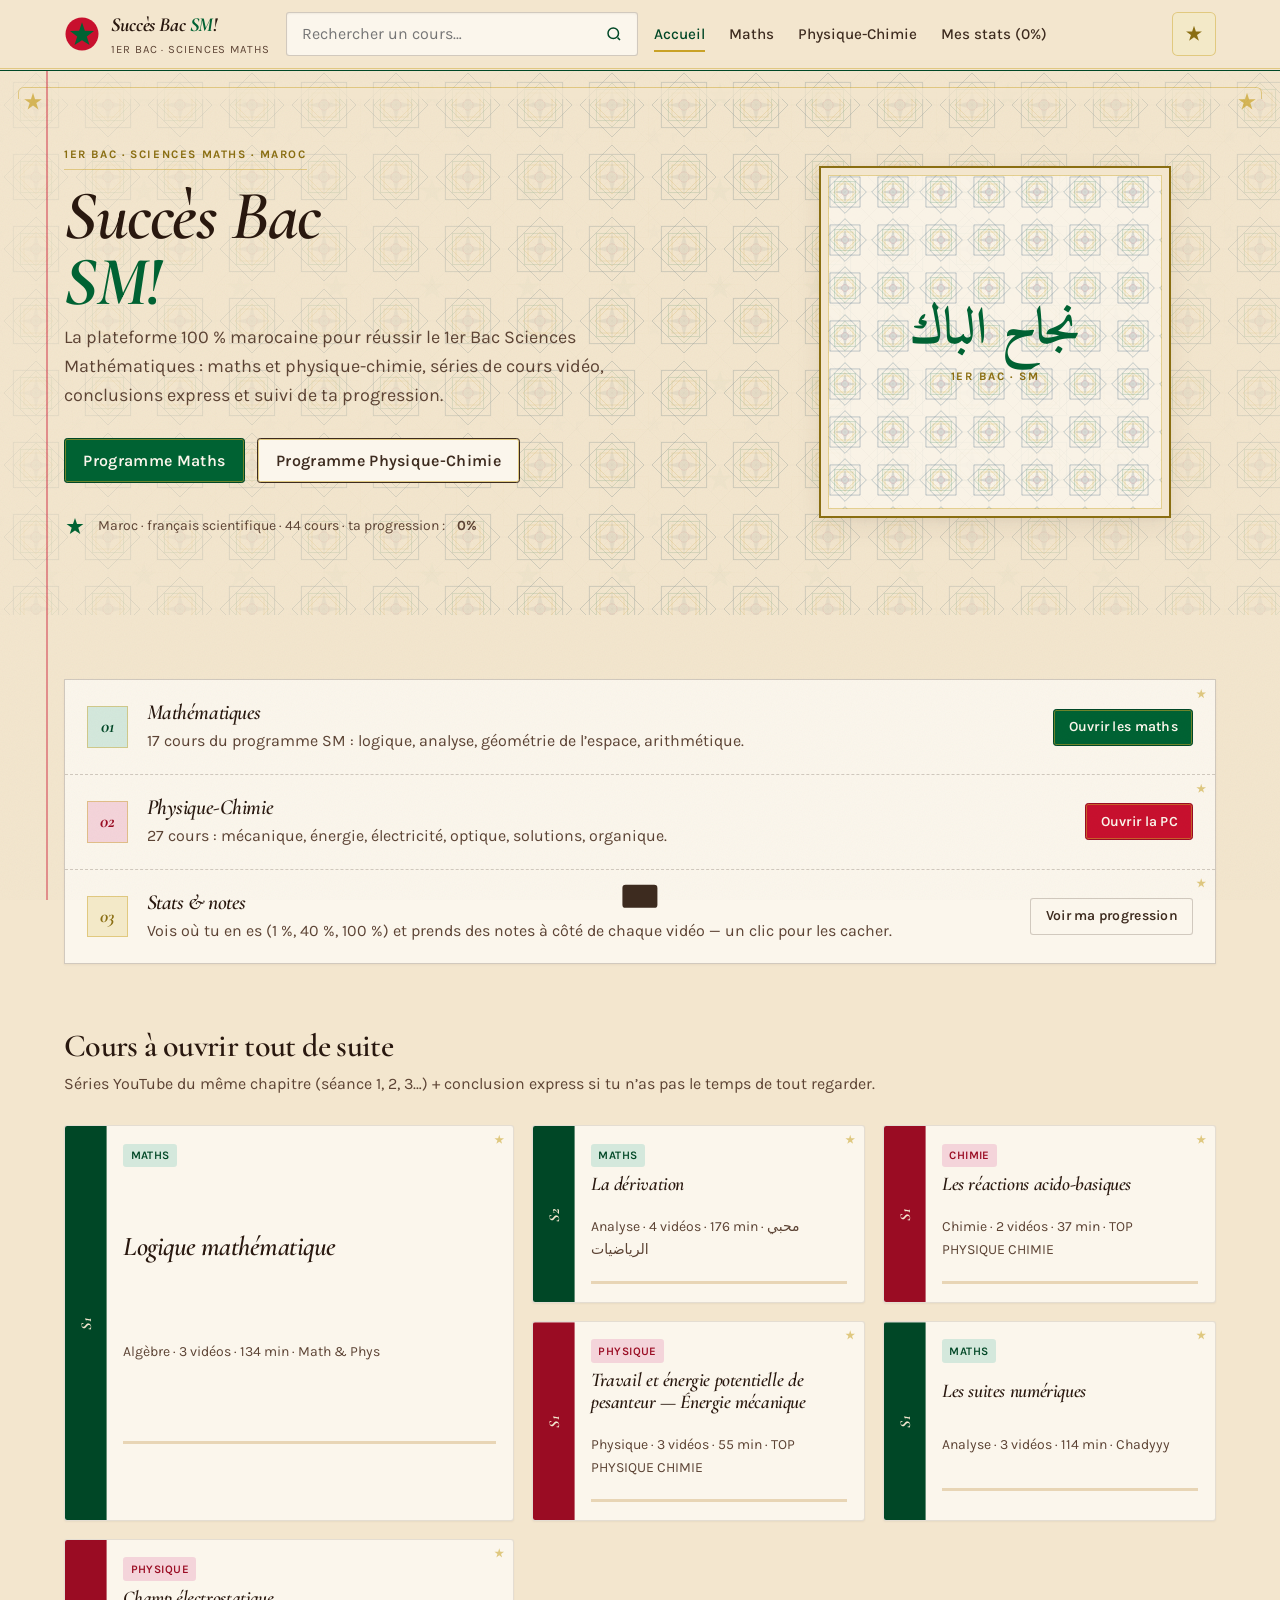
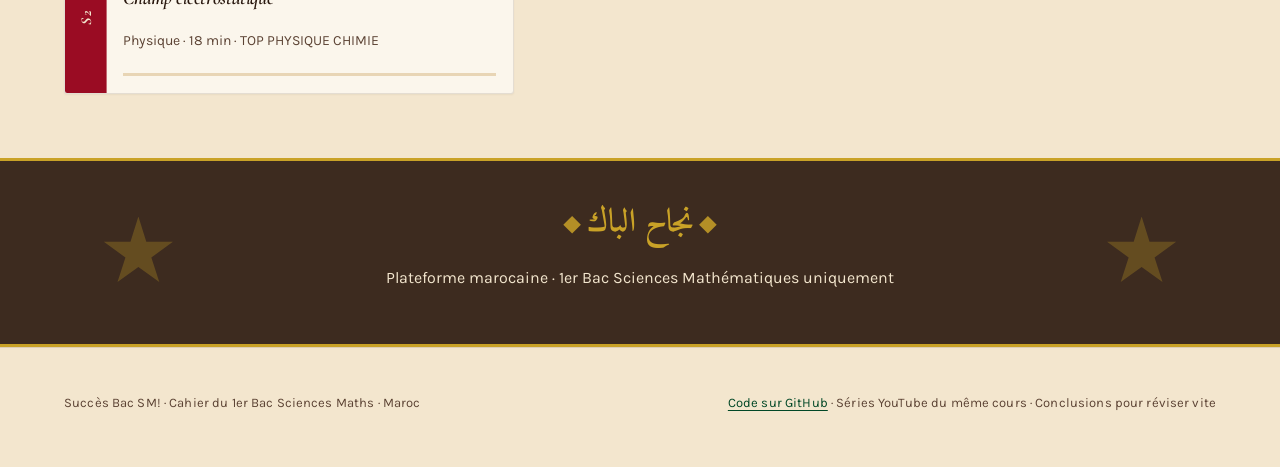
==== commit 5883170f: "Replace the generic SaaS look with a Moroccan notebook and Fez zellige craft. Co-authored-by: Cursor" ====
--- a/index.html
+++ b/index.html
@@ -9,7 +9,7 @@
       content="Succès Bac SM! — plateforme marocaine 1er Bac Sciences Mathématiques. Cours de maths et physique-chimie, vidéos, conclusions express, notes et progression."
     />
     <title>Succès Bac SM! · 1er Bac Sciences Maths</title>
-    <meta name="theme-color" content="#f7f1e5" />
+    <meta name="theme-color" content="#f3e6ce" />
     <link rel="icon" href="data:image/svg+xml,%3Csvg xmlns='http://www.w3.org/2000/svg' viewBox='0 0 24 24'%3E%3Ccircle cx='12' cy='12' r='11' fill='%23c8102e'/%3E%3Cpath fill='%23006233' d='M12 4.2 13.9 9.9 20 10 15.2 13.6 17 19.4 12 16.1 7 19.4 8.8 13.6 4 10 10.1 9.9Z'/%3E%3C/svg%3E" />
     <script>
       (function () {
--- a/css/styles.css
+++ b/css/styles.css
@@ -69,9 +69,9 @@
   position: sticky;
   top: 0;
   z-index: var(--sb-z-header);
-  background: color-mix(in srgb, var(--sb-surface) 92%, transparent);
-  backdrop-filter: blur(14px);
-  border-bottom: 1px solid var(--sb-border);
+  background: var(--sb-surface);
+  border-bottom: 1px solid var(--sb-border-gold);
+  box-shadow: 0 1px 0 var(--sb-surface), 0 2px 0 var(--sb-green-deep);
 }
 
 .sb-header__inner {
@@ -93,8 +93,9 @@
   order: 3;
   width: 100%;
   border: 1px solid var(--sb-border-strong);
-  border-radius: var(--sb-radius-pill);
+  border-radius: var(--sb-radius-sm);
   background: var(--sb-surface-raised);
+  box-shadow: inset 0 1px 2px rgba(61, 43, 31, 0.06);
 }
 
 @media (min-width: 900px) {
@@ -137,7 +138,7 @@
   height: 2.4rem;
   margin-right: 0.2rem;
   border: 0;
-  border-radius: 50%;
+  border-radius: var(--sb-radius-sm);
   color: var(--sb-green-deep);
   background: transparent;
 }
@@ -200,7 +201,8 @@
 .sb-header__name {
   font-family: var(--sb-font-display);
   font-weight: 700;
-  font-size: 1.15rem;
+  font-style: italic;
+  font-size: 1.25rem;
   letter-spacing: -0.02em;
   color: var(--sb-ink);
 }
@@ -305,12 +307,13 @@
   justify-content: center;
   gap: 0.5rem;
   min-height: 44px;
-  padding: 0.65rem 1.2rem;
-  border-radius: var(--sb-radius-pill);
+  padding: 0.55rem 1.15rem;
+  border-radius: var(--sb-radius-sm);
   font-weight: 600;
+  letter-spacing: 0.02em;
   text-decoration: none;
+  box-shadow: inset 0 0 0 1px color-mix(in srgb, var(--sb-gold) 55%, transparent);
   transition: background var(--sb-duration) var(--sb-ease),
-    transform var(--sb-duration) var(--sb-ease),
     box-shadow var(--sb-duration) var(--sb-ease),
     border-color var(--sb-duration) var(--sb-ease);
 }
@@ -318,32 +321,34 @@
 .sb-btn--primary {
   background: var(--sb-green);
   color: var(--sb-white);
+  border: 1px solid var(--sb-green-deep);
 }
 
 .sb-btn--primary:hover {
   background: var(--sb-green-deep);
-  transform: scale(1.02);
 }
 
 .sb-btn--secondary {
-  background: transparent;
+  background: var(--sb-surface-raised);
   color: var(--sb-text);
-  border: 1px solid var(--sb-text);
+  border: 1px solid var(--sb-earth);
 }
 
 .sb-btn--secondary:hover {
-  background: var(--sb-surface-sunken);
+  background: var(--sb-gold-soft);
 }
 
 .sb-btn--ghost {
   background: var(--sb-surface-raised);
-  border: 1px solid var(--sb-border);
+  border: 1px solid var(--sb-border-strong);
   color: var(--sb-text);
+  box-shadow: none;
 }
 
 .sb-btn--danger {
   background: var(--sb-red);
   color: var(--sb-white);
+  border: 1px solid var(--sb-red-deep);
 }
 
 .sb-btn--sm {
@@ -352,14 +357,14 @@
   font-size: 0.875rem;
 }
 
-/* ——— Hero ——— */
+/* ——— Hero (cahier + sceau zellige, pas un bloc SaaS centré) ——— */
 .sb-hero {
   position: relative;
   padding-block: var(--sb-section-y);
   overflow: hidden;
   background-color: var(--sb-surface);
-  background-image: url("../design/patterns.svg");
-  background-size: 144px 72px;
+  background-image: url("../design/patterns.svg#zellige");
+  background-size: 72px 72px;
   background-blend-mode: multiply;
 }
 
@@ -368,43 +373,64 @@
   position: absolute;
   inset: 0;
   background: linear-gradient(
-    180deg,
-    color-mix(in srgb, var(--sb-surface) 78%, transparent),
-    var(--sb-surface) 88%
+    105deg,
+    color-mix(in srgb, var(--sb-surface) 88%, transparent) 0%,
+    color-mix(in srgb, var(--sb-surface) 55%, transparent) 52%,
+    color-mix(in srgb, var(--sb-surface) 72%, transparent) 100%
   );
   pointer-events: none;
 }
 
-.sb-hero .sb-container {
+.sb-hero .sb-container,
+.sb-hero__layout {
   position: relative;
   z-index: 1;
 }
 
+.sb-hero__layout {
+  display: grid;
+  gap: 2rem;
+  align-items: center;
+}
+
+@media (min-width: 900px) {
+  .sb-hero__layout {
+    grid-template-columns: minmax(0, 1.2fr) minmax(14rem, 0.8fr);
+    gap: 3rem;
+    min-height: 26rem;
+  }
+}
+
 .sb-hero__kicker {
   display: inline-block;
-  font-size: 0.75rem;
-  font-weight: 600;
-  letter-spacing: var(--sb-tracking-wide);
+  font-size: 0.72rem;
+  font-weight: 700;
+  letter-spacing: 0.14em;
   text-transform: uppercase;
   color: var(--sb-text-gold);
-  margin-bottom: 0.75rem;
+  margin-bottom: 0.85rem;
+  border-bottom: 1px solid var(--sb-border-gold);
+  padding-bottom: 0.35rem;
 }
 
 .sb-hero__title {
-  font-size: clamp(2.4rem, 6vw, 3.5rem);
-  max-width: 14ch;
-  margin: 0 0 0.75rem;
-}
-
-.sb-hero__arabic {
-  font-size: 1.75rem;
-  margin: 0 0 1rem;
-  text-align: right;
+  font-size: clamp(2.6rem, 7vw, 4.35rem);
+  font-style: italic;
+  font-weight: 600;
+  max-width: 11ch;
+  margin: 0 0 0.5rem;
+  line-height: 0.95;
+}
+
+.sb-hero__title em {
+  font-style: italic;
+  color: var(--sb-text-arabic);
+  font-weight: 700;
 }
 
 .sb-hero__lead {
   font-size: var(--sb-fs-lg);
-  max-width: 38em;
+  max-width: 34em;
   color: var(--sb-text-muted);
   margin: 0 0 1.75rem;
 }
@@ -413,6 +439,42 @@
   display: flex;
   flex-wrap: wrap;
   gap: 0.75rem;
+}
+
+.sb-hero__seal {
+  position: relative;
+  aspect-ratio: 1;
+  width: min(100%, 22rem);
+  margin-inline: auto;
+  display: grid;
+  place-items: center;
+  padding: 1.5rem;
+  background-color: color-mix(in srgb, var(--sb-surface-raised) 82%, transparent);
+  background-image: url("../design/patterns.svg#zellige");
+  background-size: 48px 48px;
+  border: 2px solid var(--sb-gold-deep);
+  box-shadow:
+    inset 0 0 0 7px var(--sb-surface),
+    inset 0 0 0 8px var(--sb-border-gold),
+    var(--sb-shadow-md);
+}
+
+.sb-hero__seal .sb-arabic {
+  margin: 0;
+  text-align: center;
+  font-size: clamp(2rem, 5vw, 3.15rem);
+  line-height: 1.25;
+  color: var(--sb-text-arabic);
+}
+
+.sb-hero__seal-meta {
+  margin: 0.35rem 0 0;
+  font-size: 0.72rem;
+  font-weight: 700;
+  letter-spacing: 0.16em;
+  text-transform: uppercase;
+  color: var(--sb-text-gold);
+  text-align: center;
 }
 
 .sb-flag {
@@ -454,16 +516,13 @@
   color: var(--sb-text-muted);
 }
 
-/* ——— Cards / pillars ——— */
+/* ——— Sommaire / fiches bristol ——— */
 .sb-pillars {
   display: grid;
-  gap: 1rem;
-}
-
-@media (min-width: 768px) {
-  .sb-pillars {
-    grid-template-columns: repeat(3, 1fr);
-  }
+  gap: 0;
+  border: 1px solid var(--sb-border-strong);
+  background: var(--sb-surface-raised);
+  box-shadow: var(--sb-shadow-sm);
 }
 
 .sb-pillar,
@@ -474,22 +533,48 @@
 .sb-notes {
   background: var(--sb-surface-raised);
   border: 1px solid var(--sb-border);
-  border-radius: var(--sb-radius-lg);
+  border-radius: var(--sb-radius-sm);
   box-shadow: var(--sb-shadow-sm);
 }
 
 .sb-pillar {
-  padding: 1.4rem;
+  padding: 1.25rem 1.35rem;
+  border: 0;
+  border-radius: 0;
+  box-shadow: none;
+  border-bottom: 1px dashed var(--sb-border-strong);
+  display: grid;
+  grid-template-columns: auto 1fr auto;
+  gap: 1rem 1.15rem;
+  align-items: center;
+}
+
+.sb-pillar:last-child {
+  border-bottom: 0;
+}
+
+@media (max-width: 767px) {
+  .sb-pillar {
+    grid-template-columns: auto 1fr;
+  }
+
+  .sb-pillar .sb-btn {
+    grid-column: 2;
+    justify-self: start;
+  }
 }
 
 .sb-pillar__icon {
-  width: 2.5rem;
-  height: 2.5rem;
-  border-radius: 0.8rem;
+  width: 2.6rem;
+  height: 2.6rem;
+  border-radius: 0;
   display: grid;
   place-items: center;
+  font-family: var(--sb-font-display);
+  font-style: italic;
   font-weight: 700;
-  margin-bottom: 0.9rem;
+  font-size: 1.15rem;
+  border: 1px solid var(--sb-border-gold);
 }
 
 .sb-pillar__icon--maths {
@@ -508,8 +593,9 @@
 }
 
 .sb-pillar h3 {
-  margin: 0 0 0.4rem;
-  font-size: 1.25rem;
+  margin: 0 0 0.2rem;
+  font-size: 1.35rem;
+  font-style: italic;
 }
 
 .sb-pillar p {
@@ -519,6 +605,7 @@
 
 .sb-course-card {
   display: grid;
+  grid-template-columns: 2.6rem 1fr;
   text-decoration: none;
   color: inherit;
   overflow: hidden;
@@ -528,35 +615,43 @@
 }
 
 .sb-course-card:hover {
-  transform: translateY(-4px);
-  box-shadow: var(--sb-shadow-hover);
-  border-color: var(--sb-border-gold);
-}
-
-.sb-course-card__media {
-  aspect-ratio: 16 / 10;
-  background: linear-gradient(135deg, var(--sb-green-deep), var(--sb-earth));
-  position: relative;
-  color: var(--sb-text-on-dark);
+  transform: rotate(-0.35deg);
+  box-shadow: var(--sb-shadow-md);
+  border-color: var(--sb-gold-deep);
+}
+
+.sb-course-card__tab {
+  writing-mode: vertical-rl;
+  transform: rotate(180deg);
   display: grid;
   place-items: center;
   font-family: var(--sb-font-display);
-  font-size: 1.6rem;
-}
-
-.sb-course-card__media--pc {
-  background: linear-gradient(135deg, var(--sb-red-deep), var(--sb-earth));
+  font-style: italic;
+  font-weight: 700;
+  font-size: 0.95rem;
+  letter-spacing: 0.08em;
+  color: var(--sb-text-on-dark);
+  background: var(--sb-green-deep);
+}
+
+.sb-course-card--pc .sb-course-card__tab {
+  background: var(--sb-red-deep);
+}
+
+.sb-course-card__media {
+  display: none;
 }
 
 .sb-course-card__body {
-  padding: 1rem 1.1rem 1.15rem;
-  display: grid;
-  gap: 0.45rem;
+  padding: 0.95rem 1.05rem 1.1rem;
+  display: grid;
+  gap: 0.4rem;
 }
 
 .sb-course-card__title {
   margin: 0;
-  font-size: 1.15rem;
+  font-size: 1.22rem;
+  font-style: italic;
 }
 
 .sb-course-card__meta {
@@ -573,6 +668,10 @@
   .sb-grid--2 {
     grid-template-columns: repeat(2, 1fr);
   }
+
+  .sb-grid--atelier {
+    grid-template-columns: 1fr 1fr;
+  }
 }
 
 @media (min-width: 1024px) {
@@ -582,6 +681,20 @@
 
   .sb-grid--2 {
     grid-template-columns: repeat(2, 1fr);
+  }
+
+  .sb-grid--atelier {
+    grid-template-columns: 1.35fr 1fr 1fr;
+    grid-template-rows: auto auto;
+    gap: 1.1rem;
+  }
+
+  .sb-grid--atelier > :first-child {
+    grid-row: 1 / 3;
+  }
+
+  .sb-grid--atelier > :first-child .sb-course-card__title {
+    font-size: 1.7rem;
   }
 }
 
@@ -590,8 +703,8 @@
   display: inline-flex;
   align-items: center;
   gap: 0.3rem;
-  padding: 0.2rem 0.55rem;
-  border-radius: var(--sb-radius-pill);
+  padding: 0.15rem 0.45rem;
+  border-radius: var(--sb-radius-sm);
   font-size: 0.72rem;
   font-weight: 600;
   letter-spacing: 0.04em;
@@ -637,9 +750,9 @@
 
 /* ——— Progress ——— */
 .sb-progress {
-  height: 4px;
+  height: 3px;
   background: var(--sb-surface-sunken);
-  border-radius: 99px;
+  border-radius: 0;
   overflow: hidden;
 }
 
@@ -929,6 +1042,9 @@
   border-radius: var(--sb-player-radius);
   overflow: hidden;
   box-shadow: var(--sb-shadow-lg);
+  border: 2px solid var(--sb-gold-deep);
+  outline: 6px solid var(--sb-surface);
+  outline-offset: 0;
 }
 
 .sb-player__frame {
@@ -977,8 +1093,8 @@
   top: 50%;
   transform: translate(-50%, -50%);
   min-height: 48px;
-  padding: 0.7rem 1.3rem;
-  border-radius: var(--sb-radius-pill);
+  padding: 0.55rem 1.15rem;
+  border-radius: var(--sb-radius-sm);
   background: var(--sb-green);
   color: var(--sb-white);
   font-weight: 700;
@@ -1001,39 +1117,51 @@
 .sb-playlist {
   list-style: none;
   margin: 0.85rem 0 0;
-  padding: 0;
-  display: grid;
-  gap: 0.35rem;
+  padding: 0.4rem 0 0;
+  display: grid;
+  gap: 0;
   max-height: 16rem;
   overflow: auto;
+  border-top: 1px dashed var(--sb-border-strong);
 }
 
 .sb-playlist__item {
   width: 100%;
   display: grid;
-  grid-template-columns: 1.6rem 1fr auto;
-  gap: 0.55rem;
-  align-items: center;
+  grid-template-columns: 1.5rem 1fr auto;
+  gap: 0.5rem;
+  align-items: baseline;
   text-align: left;
-  padding: 0.55rem 0.7rem;
-  border-radius: var(--sb-radius-md);
-  border: 1px solid var(--sb-border);
-  background: var(--sb-surface-raised);
+  padding: 0.55rem 0.15rem;
+  border-radius: 0;
+  border: 0;
+  border-bottom: 1px dotted var(--sb-border-strong);
+  background: transparent;
   color: var(--sb-text);
-  font-size: 0.875rem;
+  font-size: 0.9rem;
 }
 
 .sb-playlist__item:hover {
-  border-color: var(--sb-border-gold);
+  color: var(--sb-green-deep);
 }
 
 .sb-playlist__item.is-current {
   border-color: var(--sb-green);
-  background: var(--sb-green-soft);
-  font-weight: 600;
+  background: transparent;
+  font-weight: 700;
+  box-shadow: inset 3px 0 0 var(--sb-green);
+  padding-left: 0.45rem;
+}
+
+.sb-playlist__title {
+  overflow: hidden;
+  text-overflow: ellipsis;
+  white-space: nowrap;
 }
 
 .sb-playlist__n {
+  font-family: var(--sb-font-display);
+  font-style: italic;
   font-variant-numeric: tabular-nums;
   color: var(--sb-text-gold);
   font-weight: 700;
@@ -1042,6 +1170,7 @@
 .sb-playlist__dur {
   font-size: 0.75rem;
   color: var(--sb-text-muted);
+  font-variant-numeric: tabular-nums;
 }
 
 .sb-notes {
@@ -1076,9 +1205,17 @@
   min-height: 180px;
   resize: vertical;
   border: 1px solid var(--sb-border);
-  border-radius: var(--sb-radius-md);
-  padding: 0.75rem;
-  background: var(--sb-surface-sunken);
+  border-radius: 0;
+  padding: 0.35rem 0.75rem 0.75rem;
+  background-color: var(--sb-surface-sunken);
+  background-image: repeating-linear-gradient(
+    transparent 0,
+    transparent calc(1.6rem - 1px),
+    color-mix(in srgb, var(--sb-cobalt) 22%, transparent) 1.6rem
+  );
+  background-attachment: local;
+  line-height: 1.6rem;
+  font-size: 0.95rem;
 }
 
 .sb-notes textarea:focus {
@@ -1118,7 +1255,7 @@
   z-index: var(--sb-z-notes);
   min-height: 48px;
   padding: 0.7rem 1.1rem;
-  border-radius: var(--sb-radius-pill);
+  border-radius: var(--sb-radius-sm);
   background: var(--sb-green);
   color: var(--sb-white);
   font-weight: 700;
@@ -1278,6 +1415,7 @@
   color: var(--sb-text-on-dark);
   padding: 2.5rem 0;
   text-align: center;
+  box-shadow: inset 0 3px 0 var(--sb-gold), inset 0 -3px 0 var(--sb-gold);
 }
 
 .sb-strip__arabic {
@@ -1291,7 +1429,8 @@
   padding: 2rem 0 2.5rem;
   border-top: 1px solid var(--sb-border);
   color: var(--sb-text-muted);
-  font-size: 0.875rem;
+  font-size: 0.8125rem;
+  letter-spacing: 0.01em;
 }
 
 .sb-footer__inner {
@@ -1319,7 +1458,7 @@
   background: var(--sb-surface-inverse);
   color: var(--sb-text-on-dark);
   padding: 0.7rem 1.1rem;
-  border-radius: var(--sb-radius-pill);
+  border-radius: var(--sb-radius-sm);
   z-index: var(--sb-z-toast);
   transition: transform var(--sb-duration-slow) var(--sb-ease);
 }
@@ -1428,6 +1567,10 @@
   color: var(--sb-text-gold);
 }
 
+html[data-theme="dark"] body::after {
+  opacity: 0.45;
+}
+
 html[data-theme="dark"] .sb-hero {
   background-blend-mode: overlay;
 }
@@ -1449,9 +1592,22 @@
   position: fixed;
   inset: 0;
   z-index: var(--sb-z-base);
-  opacity: 0.045;
+  opacity: 0.09;
   background-image: url("data:image/svg+xml,%3Csvg xmlns='http://www.w3.org/2000/svg' width='80' height='80'%3E%3Cfilter id='n'%3E%3CfeTurbulence type='fractalNoise' baseFrequency='.85' numOctaves='2' stitchTiles='stitch'/%3E%3C/filter%3E%3Crect width='80' height='80' filter='url(%23n)' opacity='.55'/%3E%3C/svg%3E");
   mix-blend-mode: multiply;
+}
+
+body::after {
+  content: "";
+  pointer-events: none;
+  position: fixed;
+  top: 0;
+  bottom: 0;
+  left: max(0.85rem, calc((100vw - var(--sb-container)) / 2 - 1.1rem));
+  width: 2px;
+  z-index: var(--sb-z-base);
+  background: var(--sb-margin-cahier);
+  opacity: 0.7;
 }
 
 html[data-theme="dark"] body::before {
@@ -1576,6 +1732,7 @@
 }
 
 html[data-ornaments="off"] body::before,
+html[data-ornaments="off"] body::after,
 html[data-ornaments="off"] .sb-hero::before,
 html[data-ornaments="off"] .sb-hero__jewel,
 html[data-ornaments="off"] .sb-hero__stars,
@@ -1589,6 +1746,12 @@
   display: none;
 }
 
+@media (max-width: 899px) {
+  body::after {
+    display: none;
+  }
+}
+
 @media (prefers-reduced-motion: reduce) {
   .sb-atelier__btn:hover,
   .sb-atelier__btn[aria-expanded="true"] {
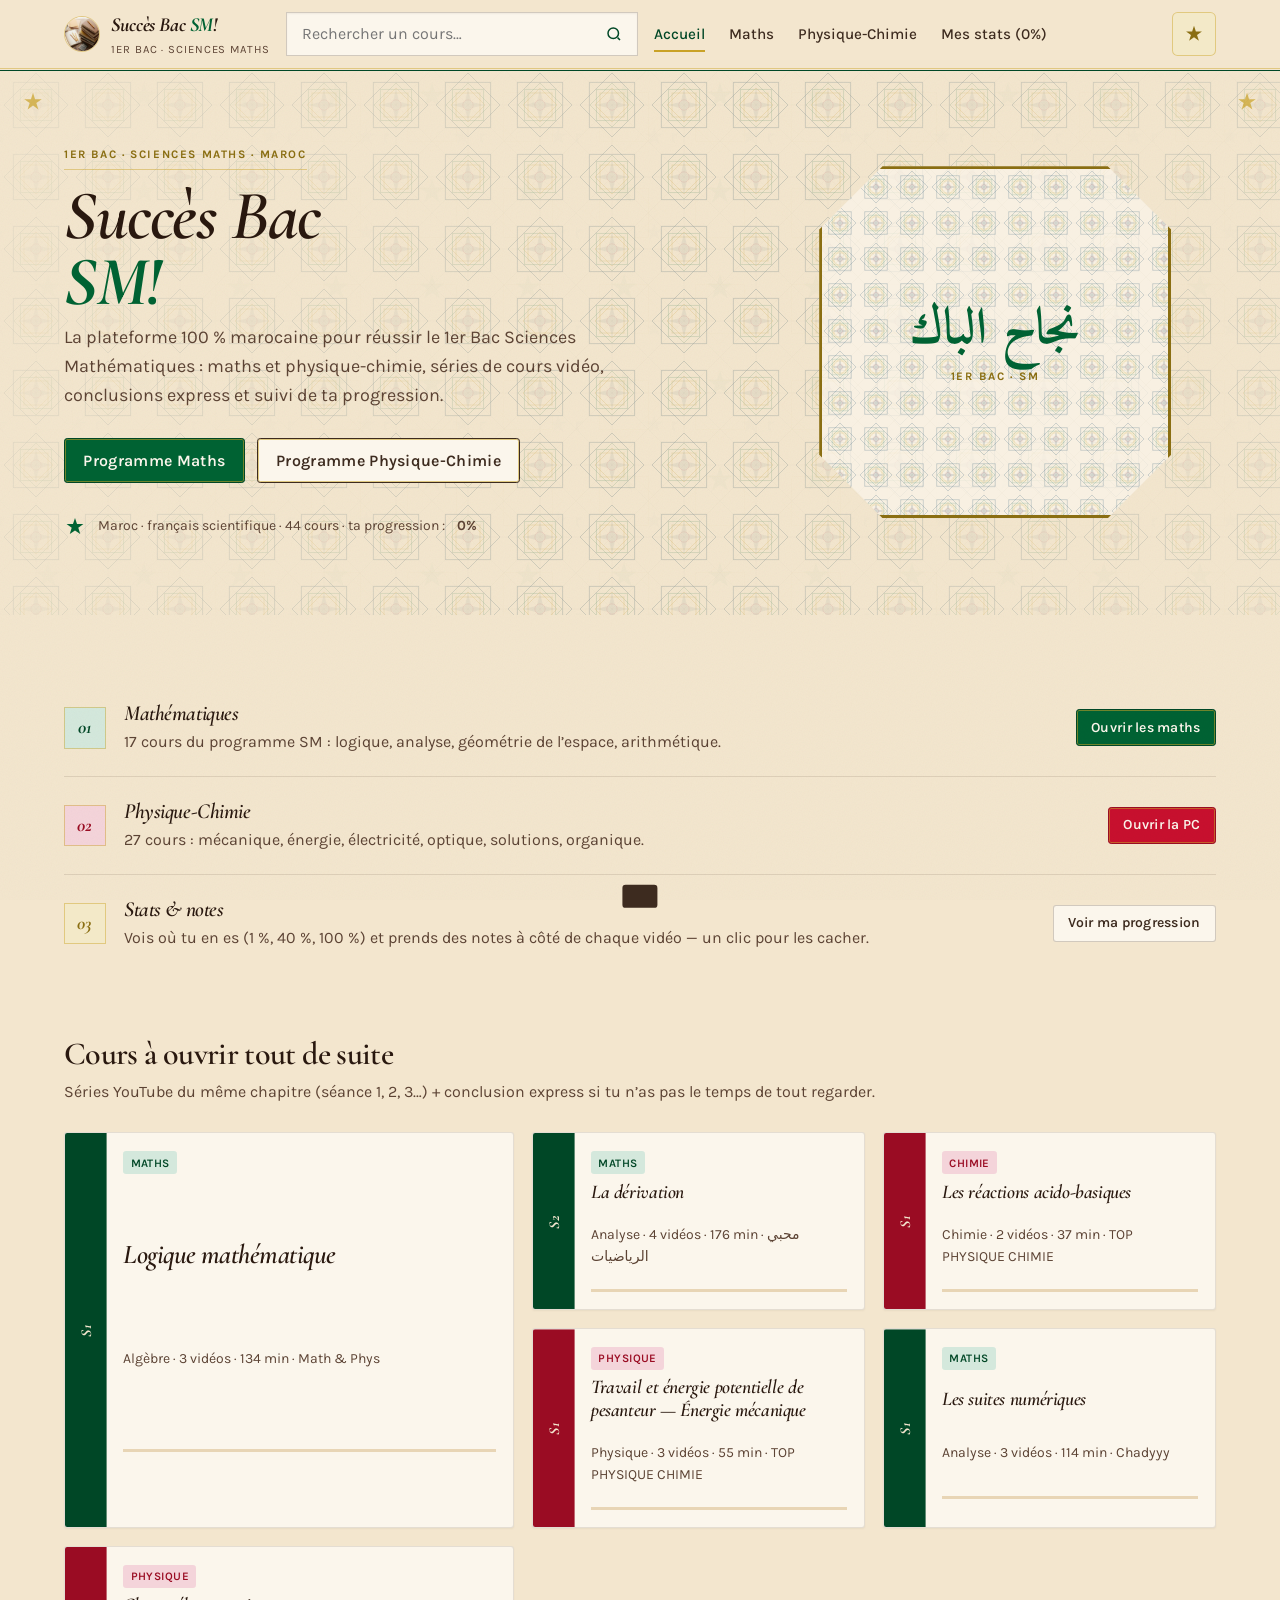
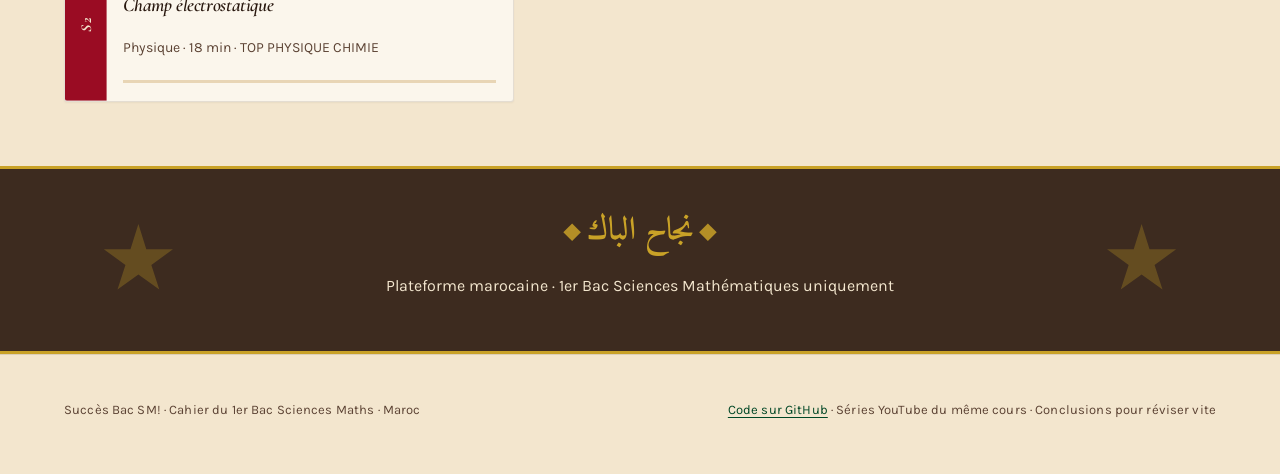
==== commit e8a733ca: "Use the study-desk photo as the site favicon and header avatar. Co-authored-by: Cursor <cursoragent@" ====
--- a/index.html
+++ b/index.html
@@ -10,7 +10,8 @@
     />
     <title>Succès Bac SM! · 1er Bac Sciences Maths</title>
     <meta name="theme-color" content="#f3e6ce" />
-    <link rel="icon" href="data:image/svg+xml,%3Csvg xmlns='http://www.w3.org/2000/svg' viewBox='0 0 24 24'%3E%3Ccircle cx='12' cy='12' r='11' fill='%23c8102e'/%3E%3Cpath fill='%23006233' d='M12 4.2 13.9 9.9 20 10 15.2 13.6 17 19.4 12 16.1 7 19.4 8.8 13.6 4 10 10.1 9.9Z'/%3E%3C/svg%3E" />
+    <link rel="icon" type="image/png" href="img/pfp.png" />
+    <link rel="apple-touch-icon" href="img/pfp.png" />
     <script>
       (function () {
         try {
--- a/css/styles.css
+++ b/css/styles.css
@@ -93,7 +93,7 @@
   order: 3;
   width: 100%;
   border: 1px solid var(--sb-border-strong);
-  border-radius: var(--sb-radius-sm);
+  border-radius: 0;
   background: var(--sb-surface-raised);
   box-shadow: inset 0 1px 2px rgba(61, 43, 31, 0.06);
 }
@@ -138,7 +138,7 @@
   height: 2.4rem;
   margin-right: 0.2rem;
   border: 0;
-  border-radius: var(--sb-radius-sm);
+  border-radius: 0;
   color: var(--sb-green-deep);
   background: transparent;
 }
@@ -194,8 +194,10 @@
 .sb-logo {
   width: 2.25rem;
   height: 2.25rem;
-  color: var(--sb-green);
   flex-shrink: 0;
+  border-radius: 50%;
+  object-fit: cover;
+  border: 1px solid var(--sb-border-gold);
 }
 
 .sb-header__name {
@@ -449,14 +451,12 @@
   display: grid;
   place-items: center;
   padding: 1.5rem;
-  background-color: color-mix(in srgb, var(--sb-surface-raised) 82%, transparent);
+  background-color: color-mix(in srgb, var(--sb-surface-raised) 70%, transparent);
   background-image: url("../design/patterns.svg#zellige");
-  background-size: 48px 48px;
-  border: 2px solid var(--sb-gold-deep);
-  box-shadow:
-    inset 0 0 0 7px var(--sb-surface),
-    inset 0 0 0 8px var(--sb-border-gold),
-    var(--sb-shadow-md);
+  background-size: 36px 36px;
+  border: 3px solid var(--sb-gold-deep);
+  clip-path: polygon(18% 0, 82% 0, 100% 18%, 100% 82%, 82% 100%, 18% 100%, 0 82%, 0 18%);
+  box-shadow: var(--sb-shadow-md);
 }
 
 .sb-hero__seal .sb-arabic {
@@ -520,9 +520,9 @@
 .sb-pillars {
   display: grid;
   gap: 0;
-  border: 1px solid var(--sb-border-strong);
-  background: var(--sb-surface-raised);
-  box-shadow: var(--sb-shadow-sm);
+  border: 0;
+  background: transparent;
+  box-shadow: none;
 }
 
 .sb-pillar,
@@ -538,11 +538,12 @@
 }
 
 .sb-pillar {
-  padding: 1.25rem 1.35rem;
+  padding: 1.35rem 0;
   border: 0;
   border-radius: 0;
   box-shadow: none;
-  border-bottom: 1px dashed var(--sb-border-strong);
+  background: transparent;
+  border-bottom: 1px solid var(--sb-border);
   display: grid;
   grid-template-columns: auto 1fr auto;
   gap: 1rem 1.15rem;
@@ -1567,16 +1568,21 @@
   color: var(--sb-text-gold);
 }
 
-html[data-theme="dark"] body::after {
-  opacity: 0.45;
-}
-
 html[data-theme="dark"] .sb-hero {
   background-blend-mode: overlay;
 }
 
 html[data-theme="dark"] .sb-index__item.is-current .sb-index__num {
   color: var(--sb-text-gold);
+}
+
+html[data-theme="dark"] .sb-search {
+  background: var(--sb-surface-sunken);
+  border-color: var(--sb-border-gold);
+}
+
+html[data-theme="dark"] .sb-hero__seal {
+  background-color: color-mix(in srgb, var(--sb-cobalt-soft) 70%, var(--sb-surface));
 }
 
 /* ——— Accessoires / ornements ——— */
@@ -1597,35 +1603,9 @@
   mix-blend-mode: multiply;
 }
 
-body::after {
-  content: "";
-  pointer-events: none;
-  position: fixed;
-  top: 0;
-  bottom: 0;
-  left: max(0.85rem, calc((100vw - var(--sb-container)) / 2 - 1.1rem));
-  width: 2px;
-  z-index: var(--sb-z-base);
-  background: var(--sb-margin-cahier);
-  opacity: 0.7;
-}
-
 html[data-theme="dark"] body::before {
   opacity: 0.11;
   mix-blend-mode: overlay;
-}
-
-.sb-hero::before {
-  content: "";
-  position: absolute;
-  inset: 1.1rem 1.1rem auto 1.1rem;
-  height: 12px;
-  z-index: 1;
-  pointer-events: none;
-  border: 1px solid var(--sb-border-gold);
-  border-bottom: 0;
-  border-radius: var(--sb-radius-md) var(--sb-radius-md) 0 0;
-  box-shadow: inset 0 0 0 6px color-mix(in srgb, var(--sb-surface) 70%, transparent);
 }
 
 .sb-hero__jewel {
@@ -1666,21 +1646,6 @@
 .sb-index,
 .sb-module {
   position: relative;
-}
-
-.sb-course-card::after,
-.sb-pillar::after,
-.sb-stat-card::after {
-  content: "";
-  position: absolute;
-  top: 0.55rem;
-  right: 0.55rem;
-  width: 10px;
-  height: 10px;
-  pointer-events: none;
-  background: var(--sb-gold);
-  opacity: 0.55;
-  clip-path: polygon(50% 0%, 61% 35%, 98% 35%, 68% 57%, 79% 91%, 50% 70%, 21% 91%, 32% 57%, 2% 35%, 39% 35%);
 }
 
 .sb-course-card__media::after {
@@ -1732,13 +1697,8 @@
 }
 
 html[data-ornaments="off"] body::before,
-html[data-ornaments="off"] body::after,
-html[data-ornaments="off"] .sb-hero::before,
 html[data-ornaments="off"] .sb-hero__jewel,
 html[data-ornaments="off"] .sb-hero__stars,
-html[data-ornaments="off"] .sb-course-card::after,
-html[data-ornaments="off"] .sb-pillar::after,
-html[data-ornaments="off"] .sb-stat-card::after,
 html[data-ornaments="off"] .sb-course-card__media::after,
 html[data-ornaments="off"] .sb-strip::before,
 html[data-ornaments="off"] .sb-strip::after,
@@ -1746,12 +1706,6 @@
   display: none;
 }
 
-@media (max-width: 899px) {
-  body::after {
-    display: none;
-  }
-}
-
 @media (prefers-reduced-motion: reduce) {
   .sb-atelier__btn:hover,
   .sb-atelier__btn[aria-expanded="true"] {
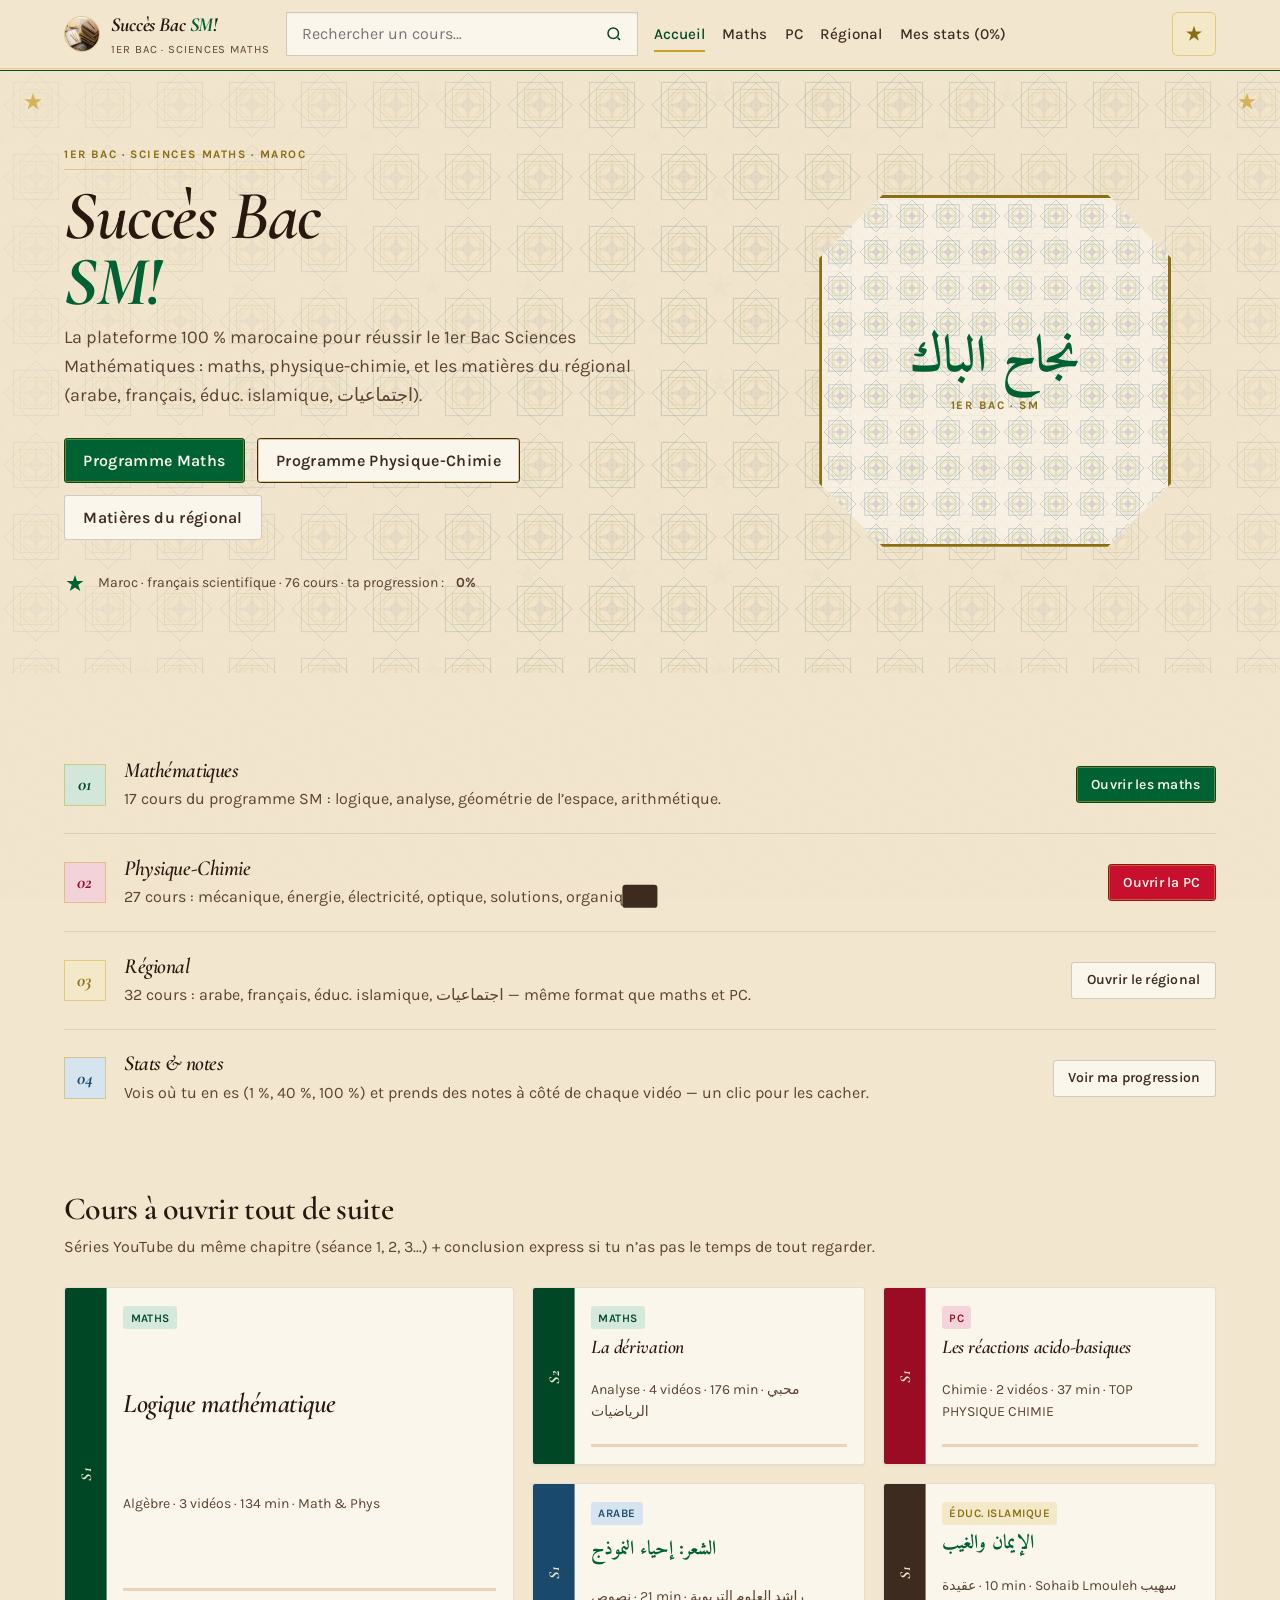
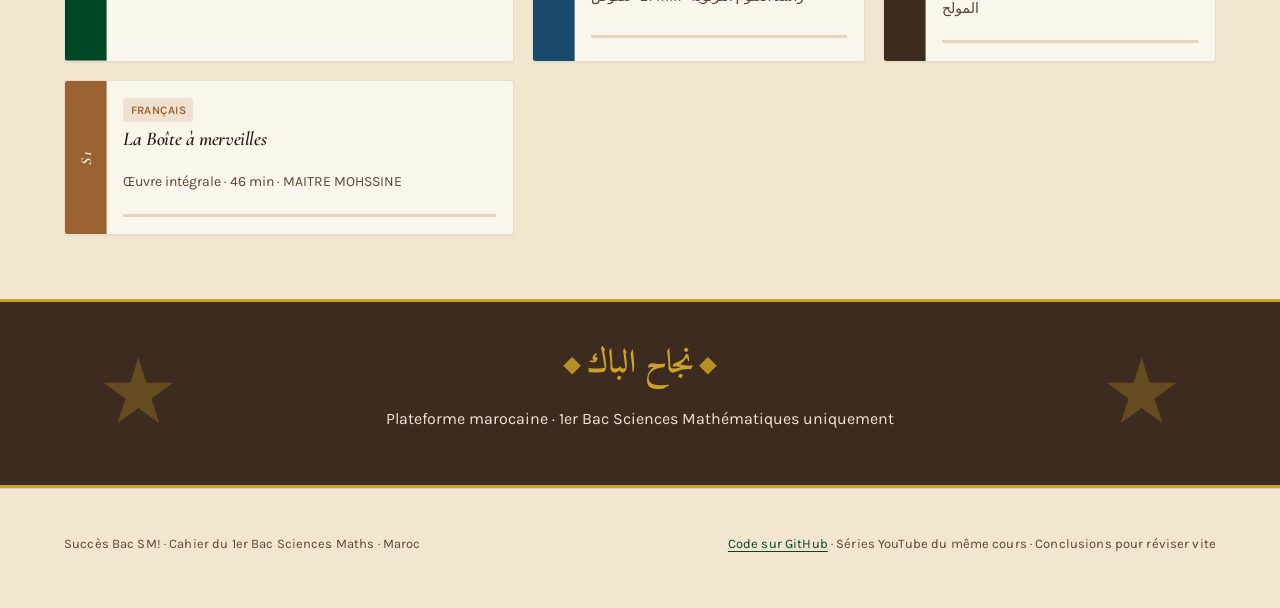
==== commit c5ccbd58: "Add regional exam subjects so SM students can revise Arabic, French, Islam, and HG like Maths and PC" ====
--- a/index.html
+++ b/index.html
@@ -6,7 +6,7 @@
     <meta name="referrer" content="strict-origin-when-cross-origin" />
     <meta
       name="description"
-      content="Succès Bac SM! — plateforme marocaine 1er Bac Sciences Mathématiques. Cours de maths et physique-chimie, vidéos, conclusions express, notes et progression."
+      content="Succès Bac SM! — plateforme marocaine 1er Bac Sciences Mathématiques. Maths, physique-chimie, et matières du régional : arabe, français, éduc. islamique, اجتماعيات."
     />
     <title>Succès Bac SM! · 1er Bac Sciences Maths</title>
     <meta name="theme-color" content="#f3e6ce" />
@@ -34,6 +34,7 @@
     <div id="app"></div>
     <div class="sb-toast" id="toast" role="status" aria-live="polite"></div>
     <script src="js/data.js"></script>
+    <script src="js/data-regional.js"></script>
     <script src="js/storage.js"></script>
     <script src="js/app.js"></script>
   </body>
--- a/css/styles.css
+++ b/css/styles.css
@@ -224,7 +224,7 @@
 .sb-header__nav {
   display: none;
   align-items: center;
-  gap: 1.5rem;
+  gap: 1.1rem;
 }
 
 .sb-header__nav a {
@@ -593,6 +593,26 @@
   color: var(--sb-gold-deep);
 }
 
+.sb-pillar__icon--ar {
+  background: var(--sb-cobalt-soft);
+  color: var(--sb-cobalt);
+}
+
+.sb-pillar__icon--fr {
+  background: #f0e0d0;
+  color: var(--sb-copper);
+}
+
+.sb-pillar__icon--islam {
+  background: var(--sb-gold-soft);
+  color: var(--sb-gold-deep);
+}
+
+.sb-pillar__icon--hg {
+  background: var(--sb-cream-deep);
+  color: var(--sb-earth);
+}
+
 .sb-pillar h3 {
   margin: 0 0 0.2rem;
   font-size: 1.35rem;
@@ -639,6 +659,22 @@
   background: var(--sb-red-deep);
 }
 
+.sb-course-card--ar .sb-course-card__tab {
+  background: var(--sb-cobalt);
+}
+
+.sb-course-card--fr .sb-course-card__tab {
+  background: var(--sb-copper);
+}
+
+.sb-course-card--islam .sb-course-card__tab {
+  background: var(--sb-earth);
+}
+
+.sb-course-card--hg .sb-course-card__tab {
+  background: var(--sb-earth-soft);
+}
+
 .sb-course-card__media {
   display: none;
 }
@@ -653,6 +689,14 @@
   margin: 0;
   font-size: 1.22rem;
   font-style: italic;
+}
+
+.sb-course-card__title .sb-arabic,
+.sb-section__title .sb-arabic,
+.sb-lesson-row .sb-arabic,
+.sb-index__title .sb-arabic {
+  font-family: var(--sb-font-arabic);
+  font-style: normal;
 }
 
 .sb-course-card__meta {
@@ -722,6 +766,26 @@
   color: var(--sb-red-deep);
 }
 
+.sb-badge--ar {
+  background: var(--sb-cobalt-soft);
+  color: var(--sb-cobalt);
+}
+
+.sb-badge--fr {
+  background: #f0e0d0;
+  color: var(--sb-copper);
+}
+
+.sb-badge--islam {
+  background: var(--sb-gold-soft);
+  color: var(--sb-gold-deep);
+}
+
+.sb-badge--hg {
+  background: var(--sb-cream-deep);
+  color: var(--sb-earth);
+}
+
 .sb-badge--done {
   background: var(--sb-gold-soft);
   color: var(--sb-gold-deep);
@@ -769,6 +833,22 @@
   background: var(--sb-red);
 }
 
+.sb-progress__fill--ar {
+  background: var(--sb-cobalt);
+}
+
+.sb-progress__fill--fr {
+  background: var(--sb-copper);
+}
+
+.sb-progress__fill--islam {
+  background: var(--sb-gold-deep);
+}
+
+.sb-progress__fill--hg {
+  background: var(--sb-earth);
+}
+
 .sb-progress-ring {
   display: grid;
   justify-items: center;
@@ -819,7 +899,13 @@
 
 @media (min-width: 768px) {
   .sb-stats-hero {
-    grid-template-columns: repeat(3, 1fr);
+    grid-template-columns: repeat(2, 1fr);
+  }
+}
+
+@media (min-width: 1100px) {
+  .sb-stats-hero {
+    grid-template-columns: repeat(4, 1fr);
   }
 }
 
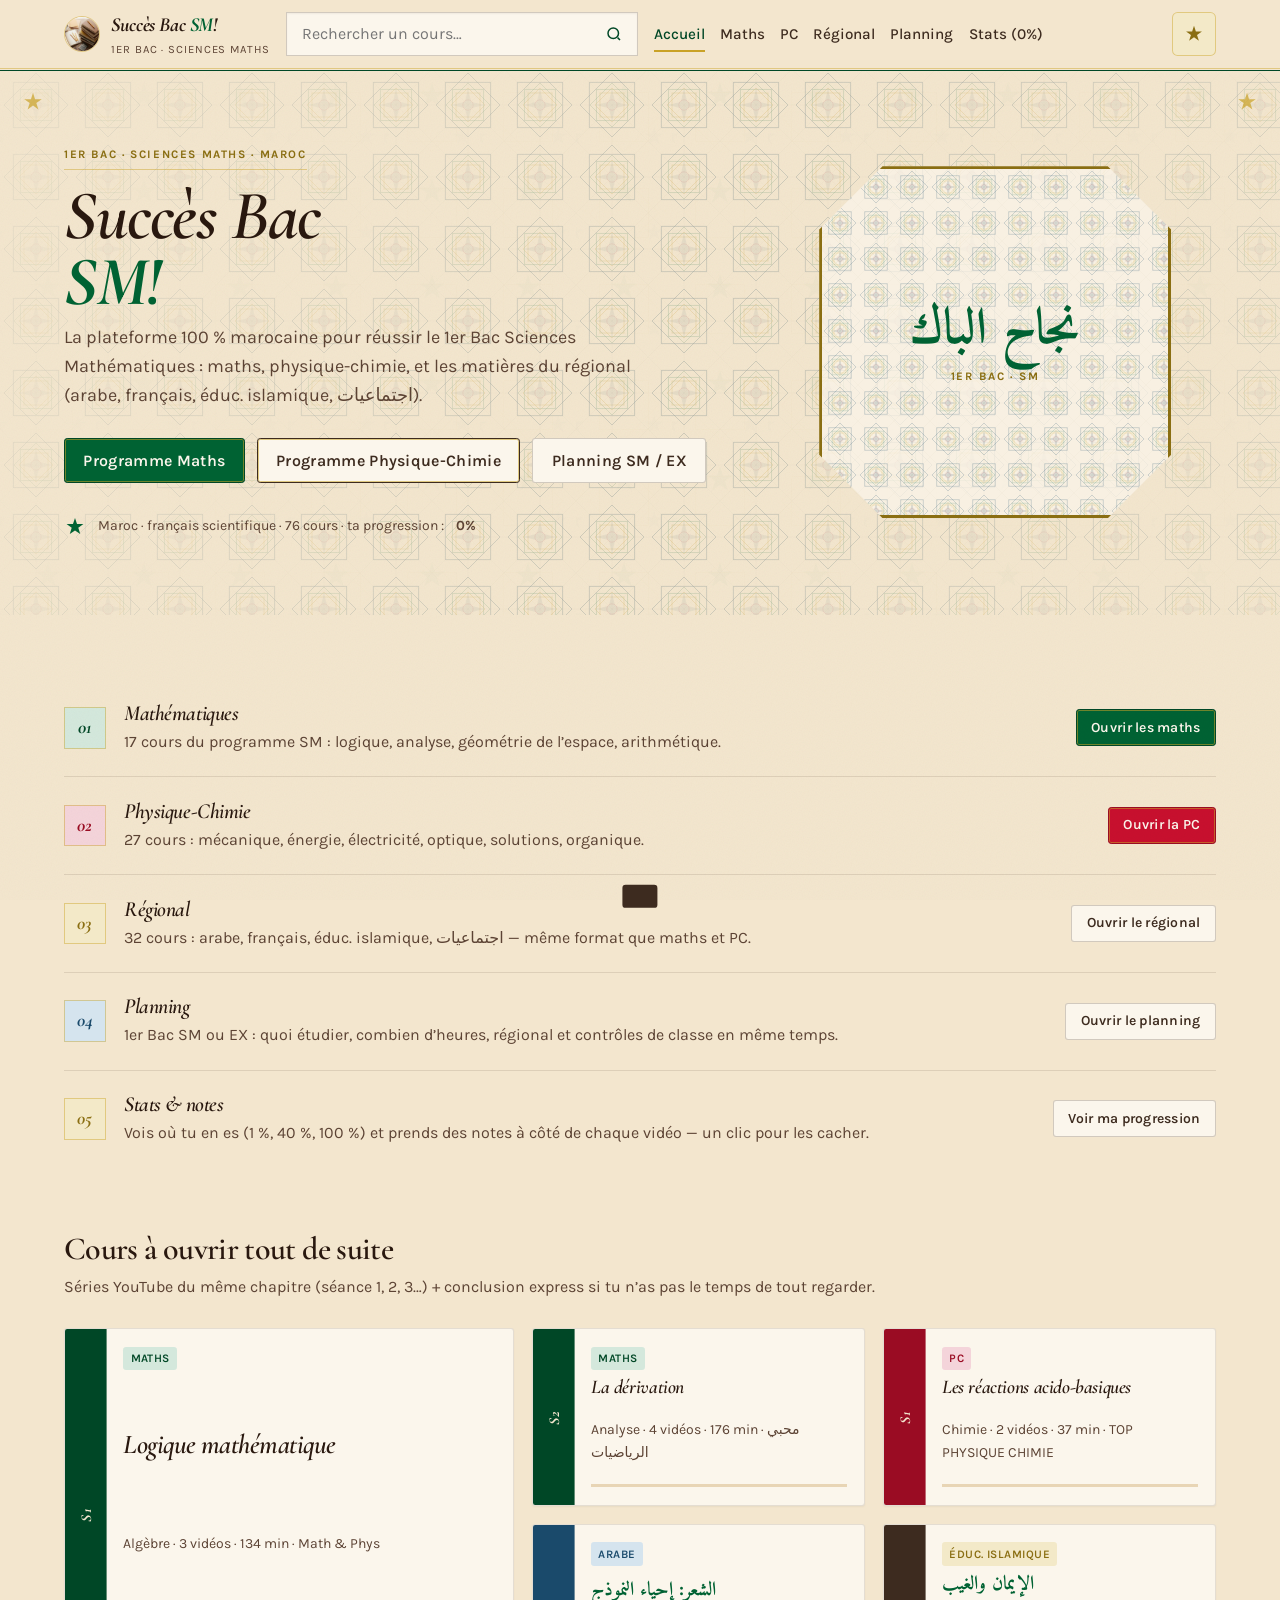
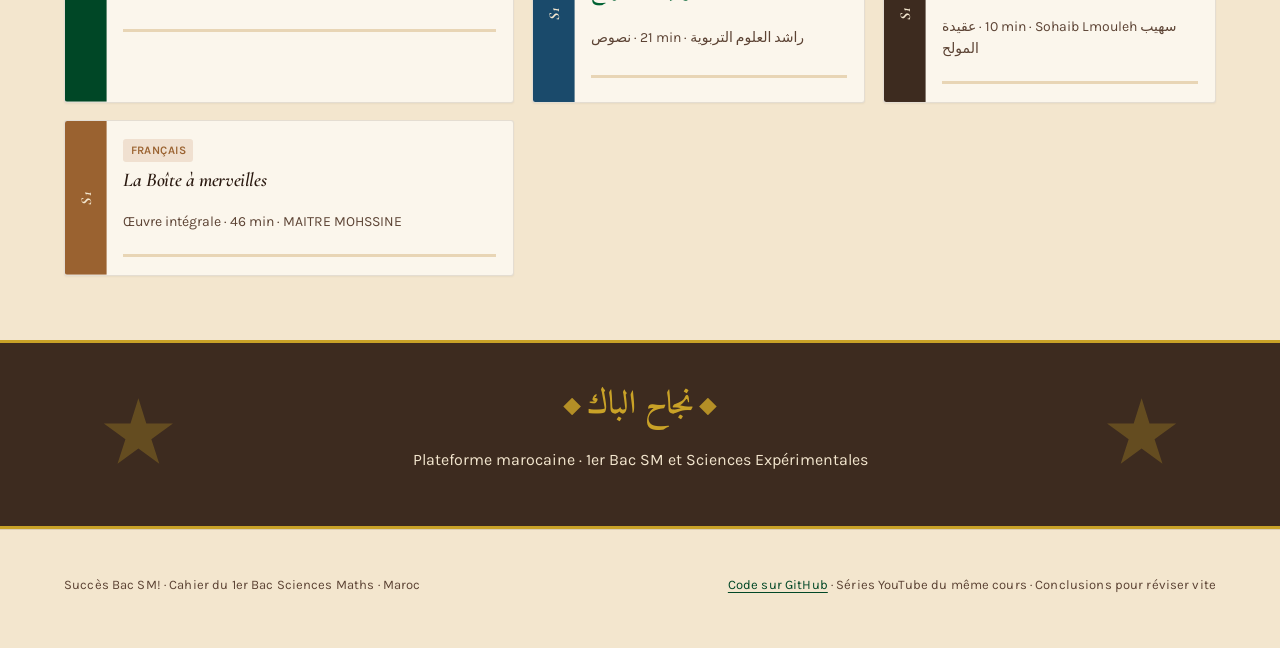
==== commit 40921fc9: "Add a dual-track study planner so 1er Bac SM and EX students can mix class tests with the regional e" ====
--- a/index.html
+++ b/index.html
@@ -6,7 +6,7 @@
     <meta name="referrer" content="strict-origin-when-cross-origin" />
     <meta
       name="description"
-      content="Succès Bac SM! — plateforme marocaine 1er Bac Sciences Mathématiques. Maths, physique-chimie, et matières du régional : arabe, français, éduc. islamique, اجتماعيات."
+      content="Succès Bac SM! — 1er Bac SM et Sciences Expérimentales. Planning d’heures, régional, maths, PC, arabe, français, islam, اجتماعيات."
     />
     <title>Succès Bac SM! · 1er Bac Sciences Maths</title>
     <meta name="theme-color" content="#f3e6ce" />
@@ -35,6 +35,7 @@
     <div class="sb-toast" id="toast" role="status" aria-live="polite"></div>
     <script src="js/data.js"></script>
     <script src="js/data-regional.js"></script>
+    <script src="js/data-planning.js"></script>
     <script src="js/storage.js"></script>
     <script src="js/app.js"></script>
   </body>
--- a/css/styles.css
+++ b/css/styles.css
@@ -224,7 +224,7 @@
 .sb-header__nav {
   display: none;
   align-items: center;
-  gap: 1.1rem;
+  gap: 0.95rem;
 }
 
 .sb-header__nav a {
@@ -1792,6 +1792,274 @@
   display: none;
 }
 
+/* ——— Planning ——— */
+.sb-plan-switch {
+  display: grid;
+  grid-template-columns: 1fr 1fr;
+  gap: 0.4rem;
+  max-width: 22rem;
+  margin-top: 1.15rem;
+}
+
+.sb-plan-switch__btn {
+  min-height: 44px;
+  padding: 0.4rem 0.75rem;
+  border: 1px solid var(--sb-border-strong);
+  border-radius: var(--sb-radius-sm);
+  background: var(--sb-surface-raised);
+  color: var(--sb-text);
+  font-weight: 600;
+}
+
+.sb-plan-switch__btn[aria-checked="true"] {
+  background: var(--sb-green);
+  color: var(--sb-text-on-brand);
+  border-color: var(--sb-green);
+}
+
+.sb-plan-lead {
+  max-width: 42rem;
+  margin: 1rem 0 0;
+  color: var(--sb-text);
+}
+
+.sb-plan-tracks {
+  display: grid;
+  gap: 1.25rem;
+}
+
+@media (min-width: 768px) {
+  .sb-plan-tracks {
+    grid-template-columns: 1fr 1fr;
+    gap: 2rem;
+  }
+}
+
+.sb-plan-track {
+  padding: 1.1rem 0 1.25rem;
+  border-bottom: 1px solid var(--sb-border);
+}
+
+.sb-plan-track h2 {
+  margin: 0.15rem 0 0.45rem;
+  font-size: 1.45rem;
+  font-style: italic;
+}
+
+.sb-plan-track p {
+  margin: 0;
+  color: var(--sb-text-muted);
+}
+
+.sb-plan-track p + p {
+  margin-top: 0.75rem;
+}
+
+.sb-plan-track__kicker {
+  margin: 0;
+  font-size: 0.72rem;
+  letter-spacing: 0.08em;
+  text-transform: uppercase;
+  color: var(--sb-text-gold);
+}
+
+.sb-plan-tablewrap {
+  overflow-x: auto;
+  margin-top: 1rem;
+  border-top: 1px solid var(--sb-border-gold);
+}
+
+.sb-plan-table {
+  width: 100%;
+  border-collapse: collapse;
+  font-size: 0.88rem;
+}
+
+.sb-plan-table th,
+.sb-plan-table td {
+  padding: 0.7rem 0.55rem;
+  text-align: left;
+  vertical-align: top;
+  border-bottom: 1px solid var(--sb-border);
+}
+
+.sb-plan-table th {
+  font-family: var(--sb-font-display);
+  font-style: italic;
+  font-weight: 600;
+  font-size: 1rem;
+  white-space: nowrap;
+}
+
+.sb-plan-table td small {
+  display: block;
+  margin-top: 0.25rem;
+  color: var(--sb-text-muted);
+  font-size: 0.78rem;
+}
+
+.sb-plan-table tfoot th {
+  font-style: italic;
+}
+
+.sb-plan-table tr[data-track="cc"] td:first-child {
+  box-shadow: inset 3px 0 0 var(--sb-green);
+}
+
+.sb-plan-table tr[data-track="reg"] td:first-child {
+  box-shadow: inset 3px 0 0 var(--sb-cobalt);
+}
+
+.sb-plan-table tr[data-track="both"] td:first-child {
+  box-shadow: inset 3px 0 0 var(--sb-gold-deep);
+}
+
+.sb-plan-week {
+  display: grid;
+  gap: 0.85rem;
+  margin-top: 1rem;
+}
+
+@media (min-width: 768px) {
+  .sb-plan-week {
+    grid-template-columns: repeat(2, 1fr);
+  }
+}
+
+@media (min-width: 1100px) {
+  .sb-plan-week {
+    grid-template-columns: repeat(4, 1fr);
+  }
+
+  .sb-plan-week > :nth-child(6),
+  .sb-plan-week > :nth-child(7) {
+    grid-column: span 2;
+  }
+}
+
+.sb-plan-day {
+  padding: 0.85rem 0;
+  border-top: 1px solid var(--sb-border);
+}
+
+.sb-plan-day h3 {
+  margin: 0 0 0.45rem;
+  font-size: 1.2rem;
+  font-style: italic;
+}
+
+.sb-plan-day ul {
+  margin: 0;
+  padding: 0;
+  list-style: none;
+  display: grid;
+  gap: 0.4rem;
+}
+
+.sb-plan-slot {
+  display: grid;
+  grid-template-columns: 4.5rem 1fr;
+  gap: 0.5rem;
+  padding: 0.25rem 0 0.25rem 0.55rem;
+  box-shadow: inset 3px 0 0 var(--sb-green);
+}
+
+.sb-plan-slot--reg {
+  box-shadow: inset 3px 0 0 var(--sb-cobalt);
+}
+
+.sb-plan-slot strong {
+  font-size: 0.8rem;
+  color: var(--sb-text-muted);
+}
+
+.sb-plan-phases {
+  display: grid;
+  gap: 1.25rem;
+  margin-top: 1rem;
+}
+
+@media (min-width: 768px) {
+  .sb-plan-phases {
+    grid-template-columns: repeat(3, 1fr);
+    gap: 1.5rem;
+  }
+}
+
+.sb-plan-phase {
+  padding: 0.2rem 0 1rem;
+  border-bottom: 1px solid var(--sb-border);
+}
+
+.sb-plan-phase__split {
+  margin: 0;
+  font-size: 0.72rem;
+  letter-spacing: 0.06em;
+  text-transform: uppercase;
+  color: var(--sb-text-gold);
+}
+
+.sb-plan-phase h3 {
+  margin: 0.3rem 0 0.45rem;
+  font-size: 1.2rem;
+  font-style: italic;
+}
+
+.sb-plan-phase p {
+  margin: 0;
+  color: var(--sb-text-muted);
+}
+
+.sb-plan-blocks {
+  display: grid;
+  gap: 1.5rem;
+  margin-top: 1rem;
+}
+
+@media (min-width: 768px) {
+  .sb-plan-blocks {
+    grid-template-columns: repeat(2, 1fr);
+  }
+}
+
+.sb-plan-block h3 {
+  margin: 0 0 0.4rem;
+  font-size: 1.25rem;
+  font-style: italic;
+}
+
+.sb-plan-sem {
+  margin: 0.7rem 0 0.25rem;
+  font-size: 0.75rem;
+  letter-spacing: 0.06em;
+  text-transform: uppercase;
+  color: var(--sb-text-muted);
+}
+
+.sb-plan-chapters {
+  margin: 0;
+  padding: 0;
+  list-style: none;
+}
+
+.sb-plan-chapters li {
+  padding: 0.28rem 0;
+  border-bottom: 1px solid var(--sb-border);
+}
+
+.sb-plan-chapters li.is-done a {
+  color: var(--sb-text-muted);
+}
+
+.sb-plan-chapters a {
+  color: inherit;
+  text-decoration: none;
+}
+
+.sb-plan-chapters a:hover {
+  color: var(--sb-green-deep);
+}
+
 @media (prefers-reduced-motion: reduce) {
   .sb-atelier__btn:hover,
   .sb-atelier__btn[aria-expanded="true"] {
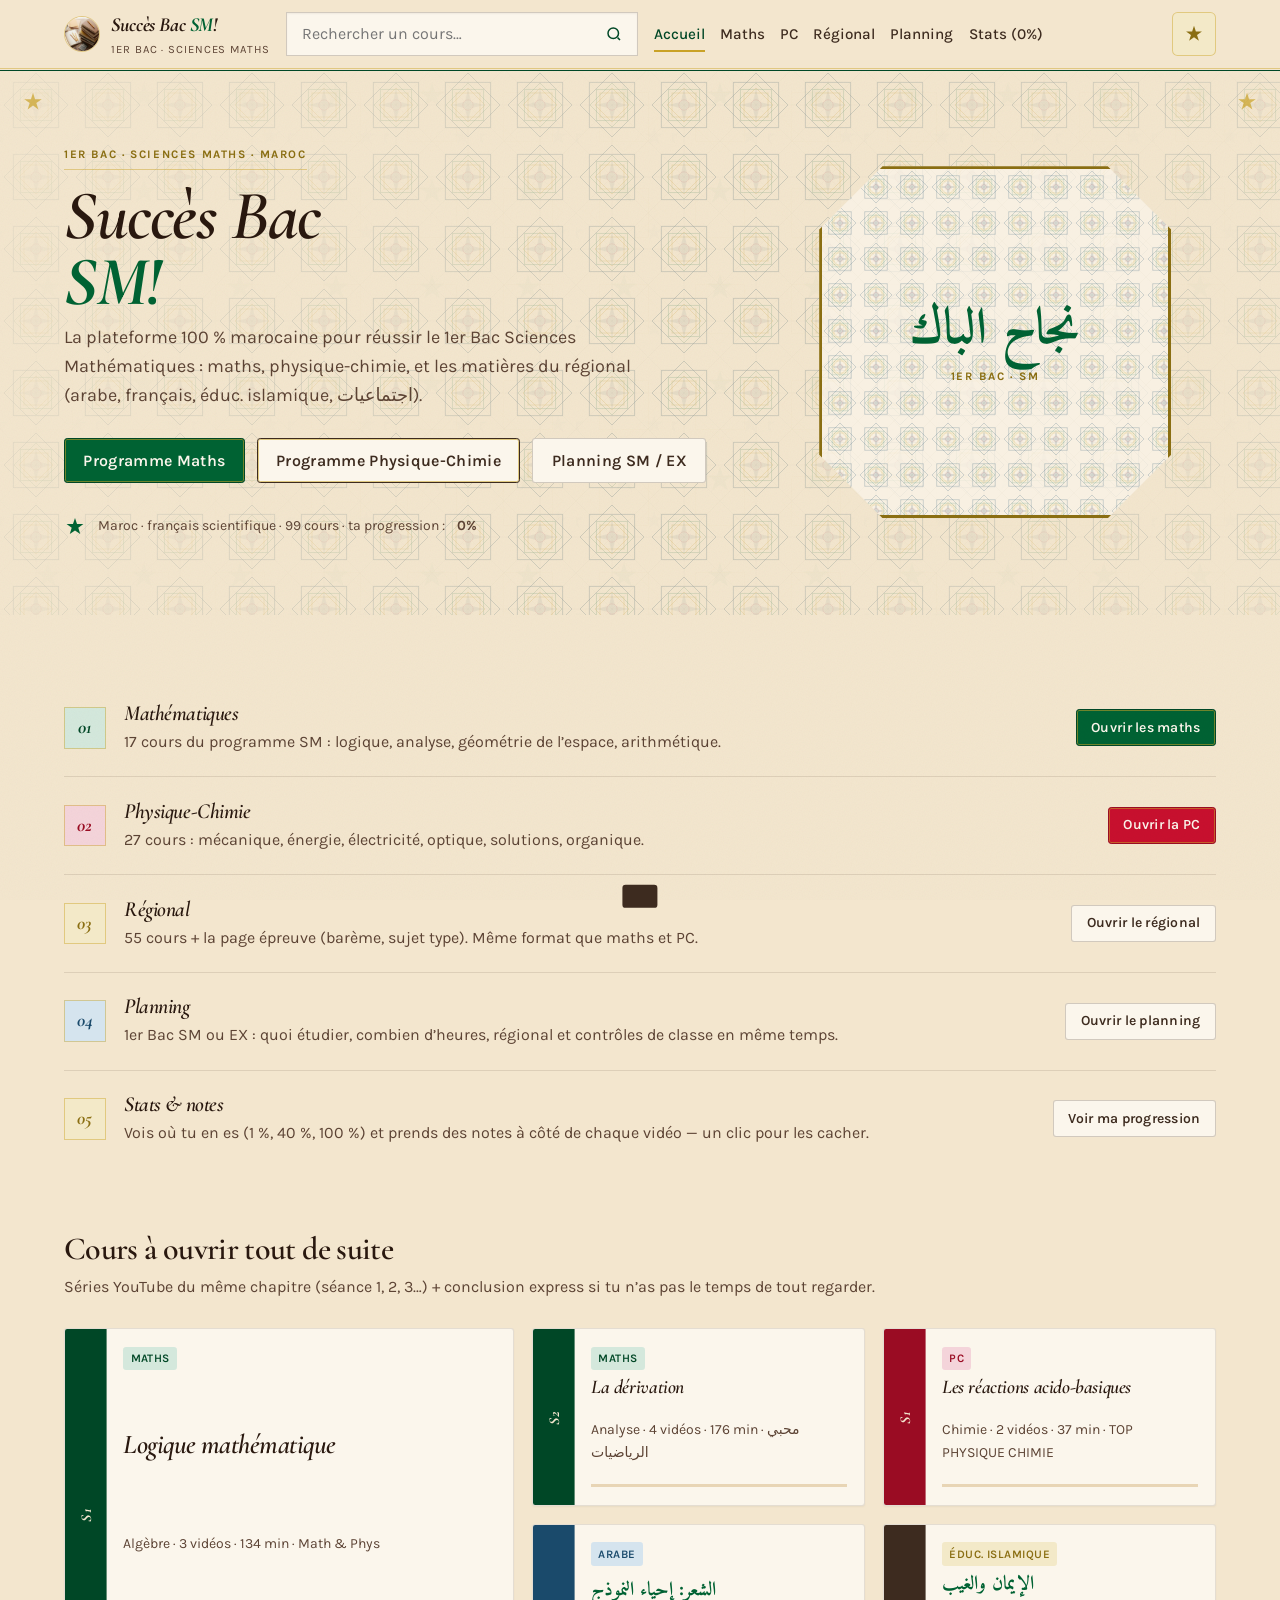
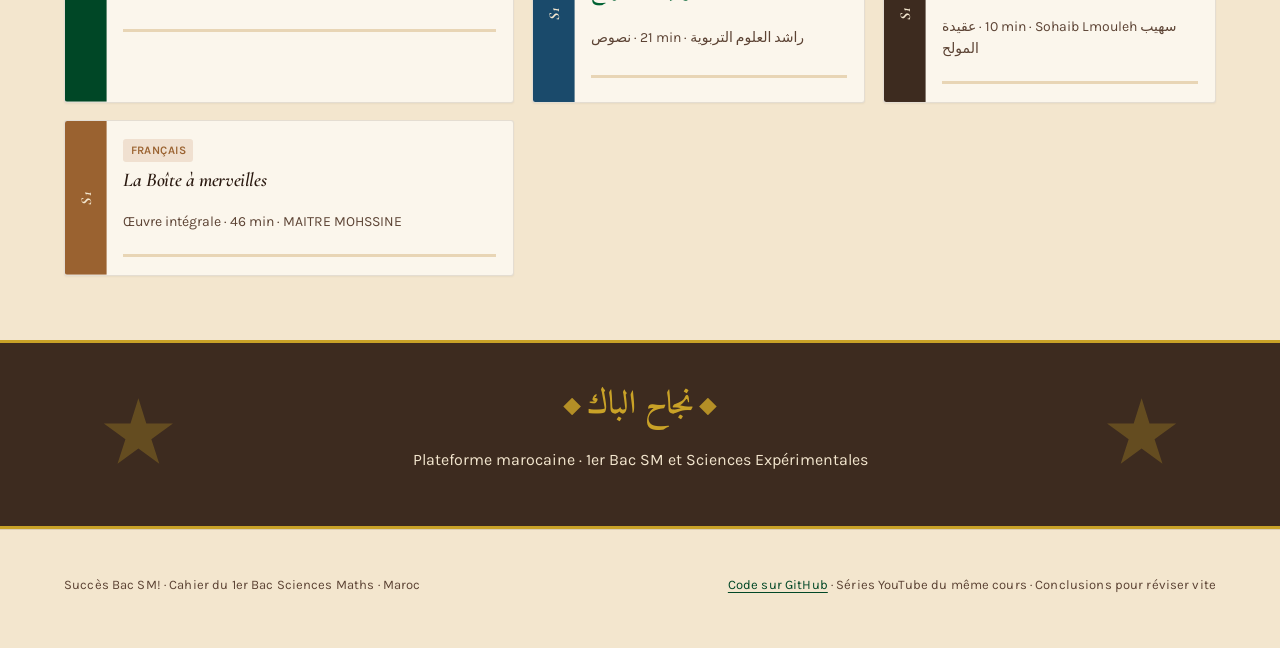
==== commit a5a1c202: "Add regional exam method and Yusuf proof-texts so students train the marking scheme, not pirated pap" ====
--- a/index.html
+++ b/index.html
@@ -36,6 +36,7 @@
     <script src="js/data.js"></script>
     <script src="js/data-regional.js"></script>
     <script src="js/data-planning.js"></script>
+    <script src="js/data-exam.js"></script>
     <script src="js/storage.js"></script>
     <script src="js/app.js"></script>
   </body>
--- a/css/styles.css
+++ b/css/styles.css
@@ -2060,6 +2060,157 @@
   color: var(--sb-green-deep);
 }
 
+.sb-exam-parts {
+  display: grid;
+  gap: 0.85rem;
+  margin: 1.25rem 0 1.75rem;
+}
+
+@media (min-width: 768px) {
+  .sb-exam-parts {
+    grid-template-columns: repeat(auto-fit, minmax(14rem, 1fr));
+  }
+}
+
+.sb-exam-part {
+  padding: 1rem 1.1rem;
+  background: var(--sb-surface-sunken);
+  border: 1px solid var(--sb-border);
+  border-radius: var(--sb-radius-md);
+}
+
+.sb-exam-part strong {
+  display: block;
+  font-family: var(--sb-font-display);
+  font-size: 1.35rem;
+  font-weight: 600;
+  color: var(--sb-gold-deep);
+  margin-bottom: 0.35rem;
+}
+
+.sb-exam-part h3 {
+  margin: 0 0 0.45rem;
+  font-size: 1.05rem;
+}
+
+.sb-exam-part p {
+  margin: 0;
+  color: var(--sb-text-muted);
+  font-size: 0.95rem;
+}
+
+.sb-exam-grid {
+  display: grid;
+  gap: 1.25rem;
+}
+
+@media (min-width: 900px) {
+  .sb-exam-grid {
+    grid-template-columns: 1fr 1fr;
+  }
+}
+
+.sb-exam-card {
+  padding: 1.15rem 1.25rem 1.3rem;
+  background: var(--sb-surface);
+  border: 1px solid var(--sb-border-gold);
+  border-radius: var(--sb-radius-md);
+}
+
+.sb-exam-card h2,
+.sb-exam-card h3 {
+  margin: 0 0 0.65rem;
+  font-family: var(--sb-font-display);
+}
+
+.sb-exam-card ol,
+.sb-exam-card ul {
+  margin: 0;
+  padding-inline-start: 1.2rem;
+}
+
+.sb-exam-card li + li {
+  margin-top: 0.4rem;
+}
+
+.sb-exam-courses {
+  display: flex;
+  flex-wrap: wrap;
+  gap: 0.45rem;
+  margin-top: 0.85rem;
+}
+
+.sb-yusuf {
+  margin: 1.1rem 0 0;
+  padding: 1rem 1.15rem;
+  background: var(--sb-surface-sunken);
+  border: 1px solid var(--sb-border-gold);
+  border-radius: var(--sb-radius-md);
+}
+
+.sb-yusuf__kicker {
+  margin: 0 0 0.35rem;
+  font-size: 0.78rem;
+  letter-spacing: 0.08em;
+  text-transform: uppercase;
+  color: var(--sb-gold-deep);
+  font-family: var(--sb-font-body);
+}
+
+.sb-yusuf__ayah {
+  margin: 0.2rem 0 0.55rem;
+  font-family: var(--sb-font-arabic);
+  font-size: 1.35rem;
+  line-height: 1.7;
+}
+
+.sb-yusuf p {
+  margin: 0.25rem 0 0;
+  color: var(--sb-text-muted);
+}
+
+.sb-yusuf a {
+  display: inline-block;
+  margin-top: 0.55rem;
+}
+
+@media print {
+  .sb-header,
+  .sb-footer,
+  .sb-strip,
+  .sb-search,
+  .sb-cours,
+  .sb-cours-nav,
+  .sb-player__bar,
+  .sb-fab-notes,
+  .sb-breadcrumb,
+  .sb-skip,
+  .sb-toast,
+  #mark-done,
+  .sb-btn,
+  body::before,
+  .sb-hero__stars,
+  .sb-hero__jewel {
+    display: none !important;
+  }
+
+  body {
+    background: #fff;
+  }
+
+  .sb-conclusion,
+  .sb-yusuf,
+  .sb-section__title {
+    break-inside: avoid;
+  }
+
+  .sb-pagehead,
+  .sb-container {
+    width: 100%;
+    max-width: none;
+  }
+}
+
 @media (prefers-reduced-motion: reduce) {
   .sb-atelier__btn:hover,
   .sb-atelier__btn[aria-expanded="true"] {
